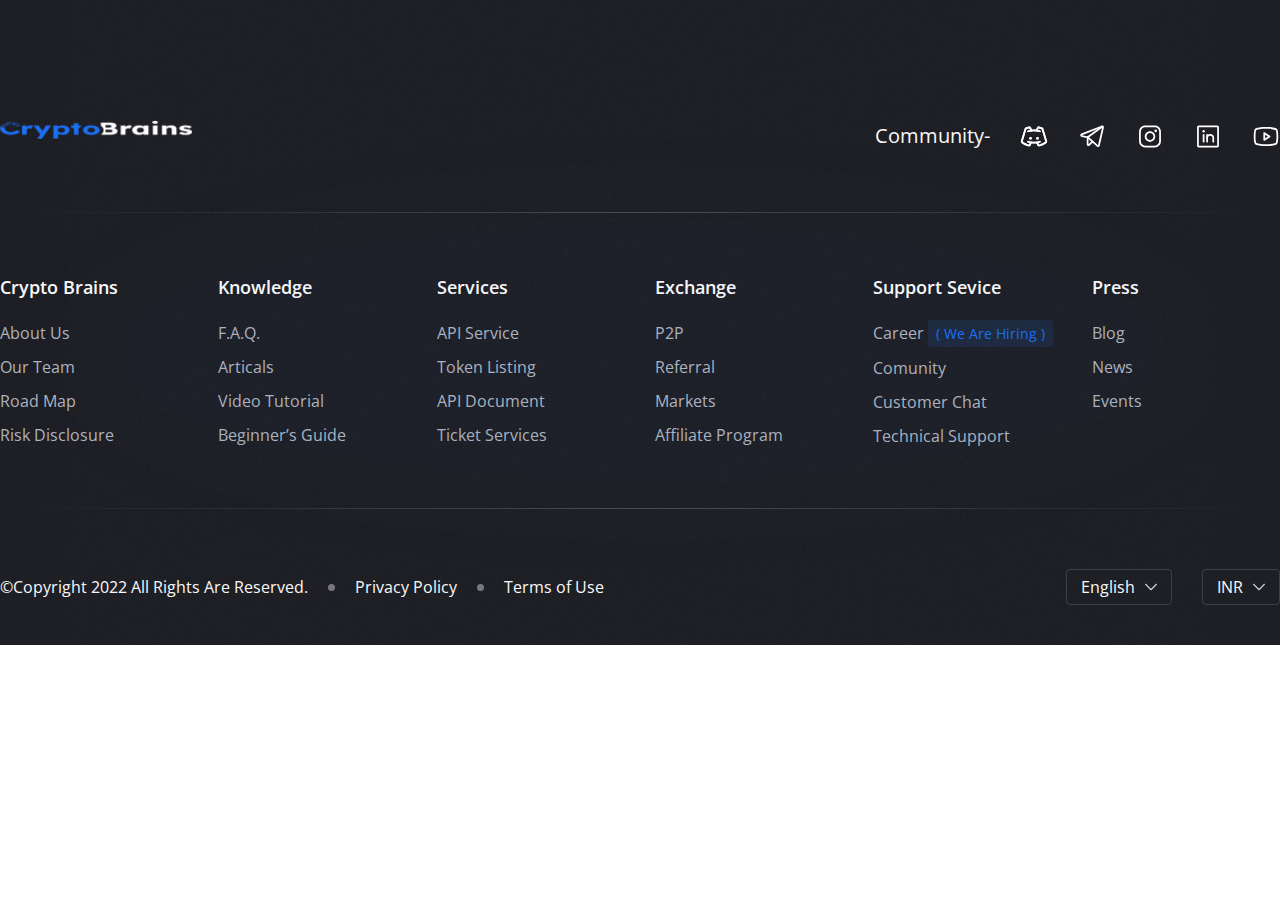
==== index.html @ a1d6d99f "footer fix" ====
<!DOCTYPE html>
<html lang="en">
  <head>
    <meta charset="UTF-8" />
    <meta name="viewport" content="width=device-width, initial-scale=1.0" />
    <title>Document</title>
    <script src="assets/js/footer.js"></script>
    <link rel="stylesheet" href="assets/css/index.css" />
  </head>
  <body>
    <my-footer class="footer" />
  </body>
</html>
---- assets/css/index.css ----
@charset "UTF-8";
/***
    The new CSS reset - version 1.8.4 (last updated 14.2.2023)
    GitHub page: https://github.com/elad2412/the-new-css-reset
***/
/*
    Remove all the styles of the "User-Agent-Stylesheet", except for the 'display' property
    - The "symbol *" part is to solve Firefox SVG sprite bug
 */
@import url("https://fonts.googleapis.com/css2?family=Open+Sans:ital,wght@0,300..800;1,300..800&display=swap");
*:where(:not(html,
iframe,
canvas,
img,
svg,
video,
audio,
input[type=checkbox],
#text-editor *,
.model-details_description *,
.shortpost_text *,
.blog_description *):not(svg *, symbol *)) {
  all: unset;
  display: revert;
}

/* Preferred box-sizing value */
*,
*::before,
*::after {
  box-sizing: border-box;
}

/* Reapply the pointer cursor for anchor tags */
a,
button {
  cursor: revert;
}

/* Remove list styles (bullets/numbers) */
ol,
ul,
menu {
  list-style: none;
}

img {
  max-inline-size: 100%;
  max-block-size: 100%;
}

/* removes spacing between cells in tables */
table {
  border-collapse: collapse;
}

/* Safari - solving issue when using user-select:none on the <body> text input doesn't working */
input,
textarea {
  -webkit-user-select: auto;
  user-select: auto;
}

button {
  cursor: pointer;
}

/* revert the 'white-space' property for textarea elements on Safari */
textarea {
  white-space: revert;
}

/* minimum style to allow to style meter element */
meter {
  -webkit-appearance: revert;
  appearance: revert;
}

/* preformatted text - use only for this feature */
:where(pre) {
  all: revert;
}

/* reset default text opacity of input placeholder */
::placeholder {
  color: unset;
}

/* remove default dot (•) sign */
::marker {
  content: initial;
}

/* fix the feature of 'hidden' attribute.
   display:revert; revert to element instead of attribute */
:where([hidden]) {
  display: none;
}

/* revert for bug in Chromium browsers
   - fix for the content editable attribute will work properly.
   - webkit-user-select: auto; added for Safari in case of using user-select:none on wrapper element*/
:where([contenteditable]:not([contenteditable=false])) {
  -moz-user-modify: read-write;
  -webkit-user-modify: read-write;
  overflow-wrap: break-word;
  -webkit-line-break: after-white-space;
  -webkit-user-select: auto;
  user-select: auto;
  line-break: after-white-space;
}

/* apply back the draggable feature - exist only in Chromium and Safari */
:where([draggable=true]) {
  -webkit-user-drag: element;
}

/* Revert Modal native behavior */
:where(dialog:modal) {
  all: revert;
}

html,
body {
  height: 100%;
}

input[type=password]::-ms-reveal,
input[type=password]::-ms-clear {
  display: none !important;
}

input::-webkit-outer-spin-button,
input::-webkit-inner-spin-button {
  -webkit-appearance: none;
}

:root {
  --grey-1: #f9f9fa;
  --grey-2: #eceef0;
  --grey-3: #dee1e5;
  --grey-4: #cfd3da;
  --grey-5: #bfc4cd;
  --grey-6: #adb3bf;
  --grey-7: #98a0af;
  --grey-8: #808a9a;
  --grey-9: #7e8184;
  --grey-10: #54576d;
  --primary: #f7faff;
  --primary-2: #f2f7ff;
  --primary-3: #d1e2fd;
  --primary-4: #bcd4fb;
  --primary-5: #a5c5fa;
  --primary-6: #8ab4f9;
  --primary-7: #6aa0f7;
  --primary-8: #4287f5;
  --primary-9: #1b70f1;
  --primary-9-alpha: #1b71f11f;
  --primary-10: #1151b6;
  --success: #06b470;
  --success-light: #f1fcd3;
  --error: #f74e2c;
  --error-light: #ffe8d5;
  --extra: #ffba3a;
  --extra-light: #fff6d7;
  --bg: #141618;
  --dark-blue: #1e1f25;
}

.header {
  background: var(--dark-blue);
  height: 120px;
  display: flex;
  align-items: center;
}
.header__content {
  display: flex;
  justify-content: space-between;
  align-items: center;
}
.header__logo {
  display: flex;
  align-items: center;
  padding-right: 40px;
  height: fit-content;
  border-right: 1px solid var(--grey-6);
}
.header__nav {
  display: flex;
  align-items: center;
  gap: 30px;
}
.header__nav-item {
  display: flex;
  align-items: center;
  padding: 8px 18px;
  gap: 12px;
  color: var(--grey-6);
  cursor: pointer;
}
.header__nav-item span {
  font-weight: 500;
  color: currentColor;
}
.footer {
  position: relative;
  display: block;
  width: 100%;
  padding: 120px 0 40px 0;
  background: var(--dark-blue);
}
.footer::before {
  content: "";
  width: 100%;
  height: 100%;
  position: absolute;
  top: 0;
  left: 0;
  background-image: url("../../../assets/img/bg-noise.png");
  background-position: center;
  background-size: cover;
}
.footer__container {
  max-width: 1590px;
  width: 100%;
  margin: 0 auto;
  display: flex;
  flex-direction: column;
  gap: 60px;
}
.footer__logo {
  width: 100%;
  display: flex;
  justify-content: space-between;
}
.footer__logo > img {
  width: 192px;
  height: 19px;
}
.footer__community {
  display: flex;
  align-items: center;
  gap: 30px;
}
.footer__community > span {
  font-size: 20px;
  line-height: 32px;
  color: var(--grey-1);
}
.footer__line {
  width: 100%;
  height: 1px;
  background: linear-gradient(0.25turn, rgba(255, 255, 255, 0) 0%, rgba(255, 255, 255, 0.2) 50%, rgba(255, 255, 255, 0) 100%);
}
.footer__links {
  display: flex;
  gap: 30px;
}
.footer__links-item {
  width: 100%;
  display: flex;
  flex-direction: column;
  gap: 10px;
}
.footer__links-title {
  margin-bottom: 10px;
  font-size: 18px;
  font-weight: 600;
  line-height: 28px;
  color: var(--grey-1);
}
.footer__links-link {
  color: var(--grey-6);
  font-size: 16px;
  line-height: 24px;
}
.footer__links-link > span {
  padding: 4px 8px;
  border-radius: 2px;
  background: var(--primary-9-alpha);
  color: var(--primary-9);
  font-size: 14px;
}
.footer__bottom {
  display: flex;
  justify-content: space-between;
}
.footer__bottom-copyright {
  display: flex;
  align-items: center;
  gap: 20px;
}
.footer__bottom-copyright > span {
  font-size: 16px;
  color: var(--grey-1);
}
.footer__bottom-copyright > i {
  display: block;
  width: 7px;
  height: 7px;
  background: #fff;
  border-radius: 50%;
  opacity: 0.4;
}
.footer__bottom-langs {
  display: flex;
  gap: 30px;
}
.footer__bottom-input {
  padding: 6px 14px;
  display: flex;
  align-items: center;
  gap: 10px;
  border: 1px solid rgba(255, 255, 255, 0.1450980392);
  border-radius: 4px;
}
.footer__bottom-input > span {
  font-size: 16px;
  color: var(--grey-1);
}
.footer__bottom-input > img {
  width: 12px;
  height: 12px;
  object-fit: contain;
}

* {
  font-family: "Open Sans", sans-serif;
  font-size: 18px;
  color: white;
}

.wrapper {
  display: flex;
  flex-direction: column;
  gap: 120px;
  background: var(--bg);
  height: 100%;
  padding: 20px 20px;
}

.container, .header__content {
  max-width: 1590px;
  width: 100%;
  margin: 0 auto;
}

.button, .header__logIn {
  height: 56px;
  border-radius: 4px;
  display: flex;
  align-items: center;
  justify-content: center;
  gap: 8px;
}
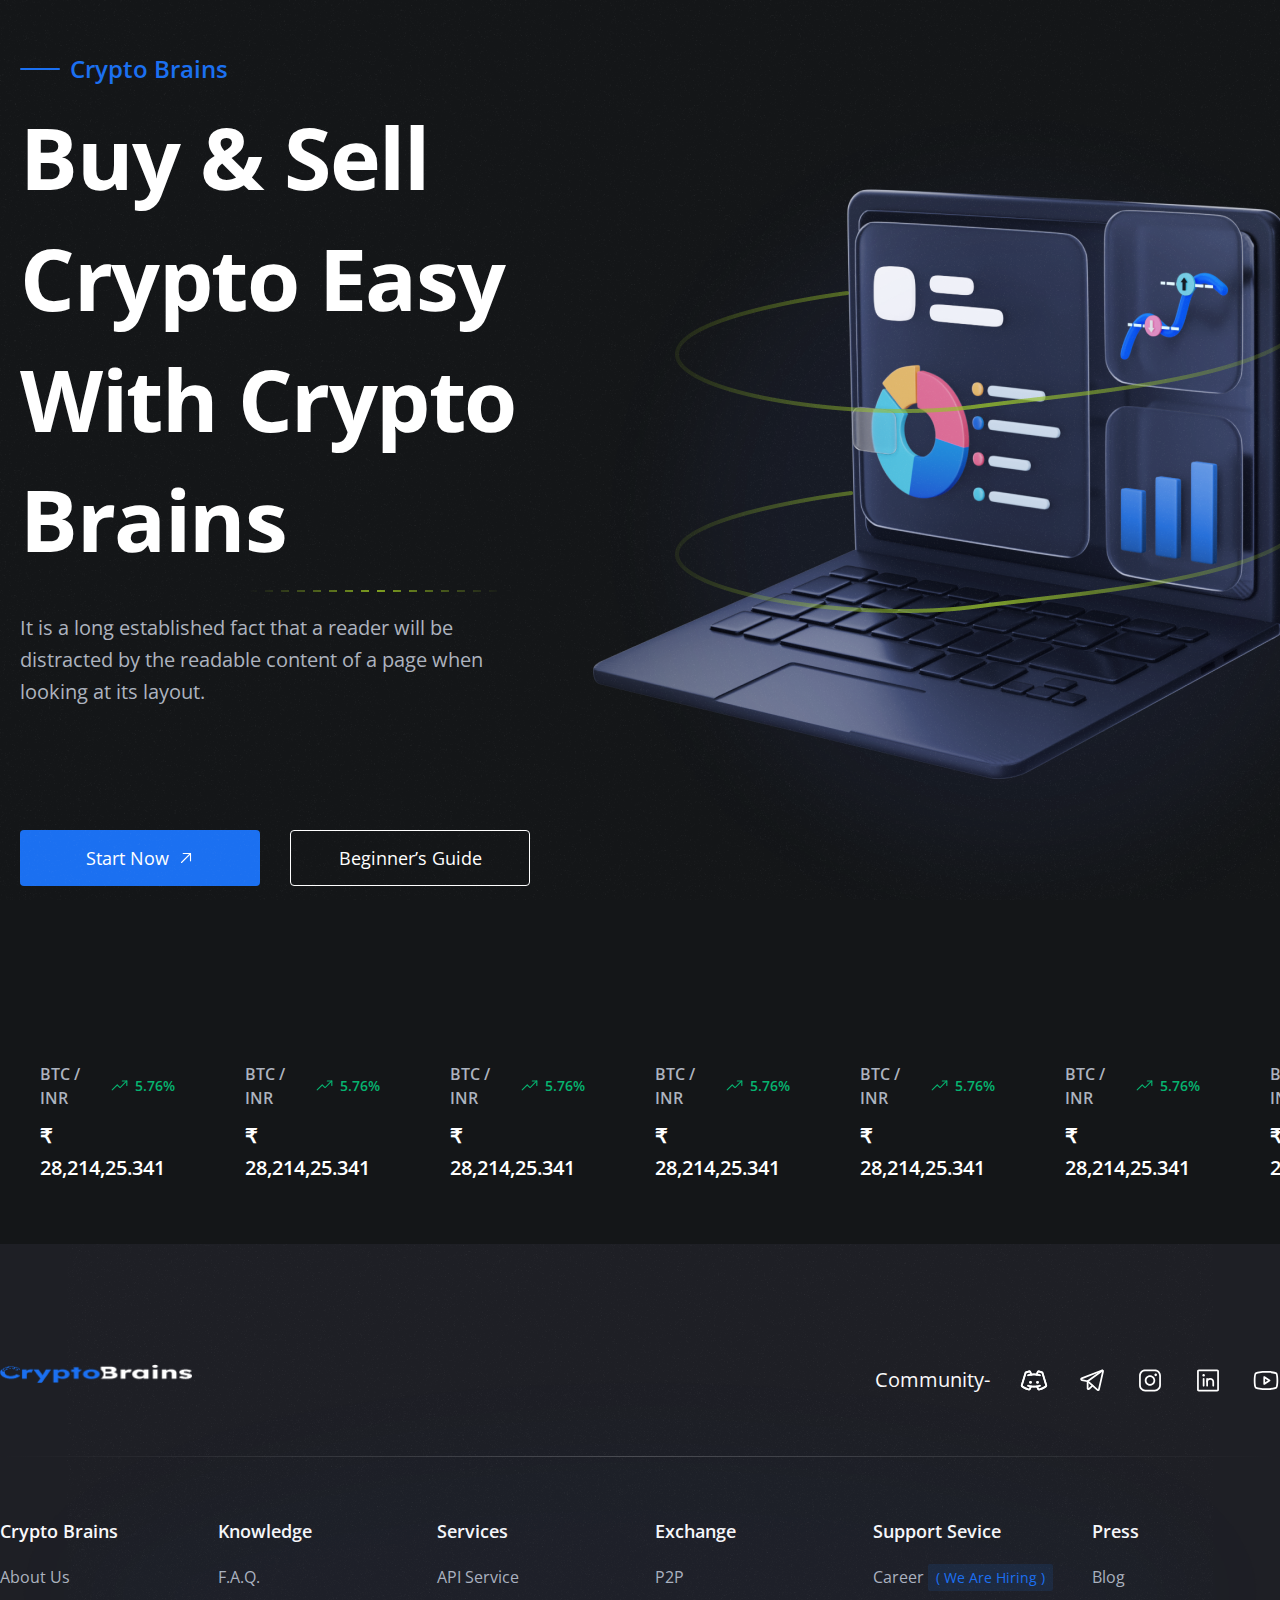
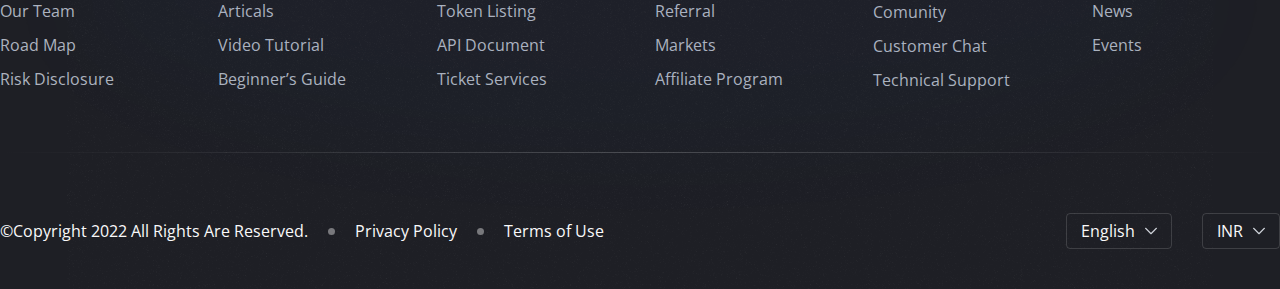
==== commit 8af55637: "banner" ====
--- a/index.html
+++ b/index.html
@@ -4,10 +4,233 @@
     <meta charset="UTF-8" />
     <meta name="viewport" content="width=device-width, initial-scale=1.0" />
     <title>Document</title>
-    <script src="assets/js/footer.js"></script>
+    <script src="assets/js/app.js"></script>
     <link rel="stylesheet" href="assets/css/index.css" />
   </head>
   <body>
-    <my-footer class="footer" />
+    <div class="wrapper">
+      <div class="banner">
+        <div class="banner__content">
+          <div class="banner__content-text">
+            <span class="banner__content-tag">Crypto Brains</span>
+            <div class="banner__content-title">
+              Buy & Sell Crypto Easy With Crypto Brains
+            </div>
+
+            <hr class="banner__content-line" />
+
+            <p class="banner__content-desc">
+              It is a long established fact that a reader will be distracted by
+              the readable content of a page when looking at its layout.
+            </p>
+
+            <div class="banner__content-buttons">
+              <button class="market__button">Start Now</button>
+              <button class="button--transparent">Beginner’s Guide</button>
+            </div>
+          </div>
+          <img src="assets/img/comp.png" class="banner__content-img" />
+        </div>
+        <ul class="banner__market">
+          <li class="banner__market-item">
+            <div class="banner__market-heading">
+              BTC / INR
+              <span>
+                <img src="/assets/icons/ArrowTop.svg" />
+                5.76%
+              </span>
+            </div>
+
+            ₹ 28,214,25.341
+          </li>
+          <hr class="vertical" />
+          <li class="banner__market-item">
+            <div class="banner__market-heading">
+              BTC / INR
+              <span>
+                <img src="/assets/icons/ArrowTop.svg" />
+                5.76%
+              </span>
+            </div>
+
+            ₹ 28,214,25.341
+          </li>
+          <hr class="vertical" />
+          <li class="banner__market-item">
+            <div class="banner__market-heading">
+              BTC / INR
+              <span>
+                <img src="/assets/icons/ArrowTop.svg" />
+                5.76%
+              </span>
+            </div>
+
+            ₹ 28,214,25.341
+          </li>
+          <hr class="vertical" />
+          <li class="banner__market-item">
+            <div class="banner__market-heading">
+              BTC / INR
+              <span>
+                <img src="/assets/icons/ArrowTop.svg" />
+                5.76%
+              </span>
+            </div>
+
+            ₹ 28,214,25.341
+          </li>
+          <hr class="vertical" />
+          <li class="banner__market-item">
+            <div class="banner__market-heading">
+              BTC / INR
+              <span>
+                <img src="/assets/icons/ArrowTop.svg" />
+                5.76%
+              </span>
+            </div>
+
+            ₹ 28,214,25.341
+          </li>
+          <hr class="vertical" />
+          <li class="banner__market-item">
+            <div class="banner__market-heading">
+              BTC / INR
+              <span>
+                <img src="/assets/icons/ArrowTop.svg" />
+                5.76%
+              </span>
+            </div>
+
+            ₹ 28,214,25.341
+          </li>
+          <hr class="vertical" />
+          <li class="banner__market-item">
+            <div class="banner__market-heading">
+              BTC / INR
+              <span>
+                <img src="/assets/icons/ArrowTop.svg" />
+                5.76%
+              </span>
+            </div>
+
+            ₹ 28,214,25.341
+          </li>
+          <hr class="vertical" />
+        </ul>
+      </div>
+    </div>
+
+    <footer class="footer">
+      <div class="footer__container">
+        <div class="footer__logo">
+          <img src="/assets/img/LogoFooter.png" />
+
+          <div class="footer__community">
+            <span>Community-</span>
+
+            <img
+              src="assets/icons/socials/discord.svg"
+              class="footer__community-icon"
+            />
+            <img
+              src="assets/icons/socials/telegram.svg"
+              class="footer__community-icon"
+            />
+            <img
+              src="assets/icons/socials/instagram.svg"
+              class="footer__community-icon"
+            />
+            <img
+              src="assets/icons/socials/inlinks.svg"
+              class="footer__community-icon"
+            />
+            <img
+              src="assets/icons/socials/youtube.svg"
+              class="footer__community-icon"
+            />
+          </div>
+        </div>
+
+        <hr class="footer__line" />
+
+        <ul class="footer__links">
+          <li class="footer__links-item">
+            <h2 class="footer__links-title">Crypto Brains</h2>
+
+            <a class="footer__links-link">About Us</a>
+            <a class="footer__links-link">Our Team</a>
+            <a class="footer__links-link">Road Map</a>
+            <a class="footer__links-link">Risk Disclosure</a>
+          </li>
+          <li class="footer__links-item">
+            <h2 class="footer__links-title">Knowledge</h2>
+
+            <a class="footer__links-link">F.A.Q.</a>
+            <a class="footer__links-link">Articals</a>
+            <a class="footer__links-link">Video Tutorial</a>
+            <a class="footer__links-link">Beginner’s Guide</a>
+          </li>
+          <li class="footer__links-item">
+            <h2 class="footer__links-title">Services</h2>
+
+            <a class="footer__links-link">API Service</a>
+            <a class="footer__links-link">Token Listing</a>
+            <a class="footer__links-link">API Document</a>
+            <a class="footer__links-link">Ticket Services</a>
+          </li>
+          <li class="footer__links-item">
+            <h2 class="footer__links-title">Exchange</h2>
+
+            <a class="footer__links-link">P2P</a>
+            <a class="footer__links-link">Referral</a>
+            <a class="footer__links-link">Markets</a>
+            <a class="footer__links-link">Affiliate Program</a>
+          </li>
+          <li class="footer__links-item">
+            <h2 class="footer__links-title">Support Sevice</h2>
+
+            <a class="footer__links-link">
+              Career <span>( We Are Hiring )</span>
+            </a>
+            <a class="footer__links-link">Comunity</a>
+            <a class="footer__links-link">Customer Chat</a>
+            <a class="footer__links-link">Technical Support</a>
+          </li>
+          <li class="footer__links-item">
+            <h2 class="footer__links-title">Press</h2>
+
+            <a class="footer__links-link">Blog</a>
+            <a class="footer__links-link">News</a>
+            <a class="footer__links-link">Events</a>
+          </li>
+        </ul>
+
+        <hr class="footer__line" />
+
+        <div class="footer__bottom">
+          <div class="footer__bottom-copyright">
+            <span>©Copyright 2022 All Rights Are Reserved.</span>
+            <i></i>
+            <span>Privacy Policy</span>
+            <i></i>
+            <span>Terms of Use</span>
+          </div>
+
+          <div class="footer__bottom-langs">
+            <div class="footer__bottom-input">
+              <span>English</span>
+
+              <img src="assets/img/arrow.svg" />
+            </div>
+
+            <div class="footer__bottom-input">
+              <span>INR</span>
+
+              <img src="assets/img/arrow.svg" />
+            </div>
+          </div>
+        </div>
+      </div>
+    </footer>
   </body>
 </html>
--- a/assets/css/index.css
+++ b/assets/css/index.css
@@ -173,6 +173,17 @@
   display: flex;
   align-items: center;
 }
+@media screen and (max-width: 768px) {
+  .header {
+    height: 78px;
+  }
+}
+@media screen and (max-width: 375px) {
+  .header {
+    border-radius: 0 0 10px 10px;
+    border-bottom: 1px solid rgba(255, 255, 255, 0.1);
+  }
+}
 .header__content {
   display: flex;
   justify-content: space-between;
@@ -185,15 +196,35 @@
   height: fit-content;
   border-right: 1px solid var(--grey-6);
 }
+@media screen and (max-width: 1024px) {
+  .header__logo {
+    gap: 15px;
+  }
+}
+@media screen and (max-width: 768px) {
+  .header__logo {
+    padding-right: unset;
+    border: unset;
+  }
+  .header__logo img {
+    width: 91px;
+    object-fit: cover;
+    height: 15px;
+  }
+}
 .header__nav {
   display: flex;
   align-items: center;
-  gap: 30px;
+  gap: 3vw;
+}
+@media screen and (max-width: 768px) {
+  .header__nav {
+    display: none;
+  }
 }
 .header__nav-item {
   display: flex;
   align-items: center;
-  padding: 8px 18px;
   gap: 12px;
   color: var(--grey-6);
   cursor: pointer;
@@ -202,6 +233,104 @@
   font-weight: 500;
   color: currentColor;
 }
+@media screen and (max-width: 1024px) {
+  .header__nav-item span {
+    font-size: 16px;
+  }
+}
+.header__menuIcon {
+  display: none;
+}
+@media screen and (max-width: 768px) {
+  .header__menuIcon {
+    display: block;
+    margin-top: 6px;
+  }
+}
+.header__end {
+  display: flex;
+  gap: 30px;
+  align-items: center;
+}
+@media screen and (max-width: 1024px) {
+  .header__logIn {
+    font-size: 16px;
+  }
+}
+@media screen and (max-width: 768px) {
+  .header__logIn {
+    height: unset !important;
+  }
+}
+
+.market {
+  display: flex;
+  flex-direction: column;
+  align-items: center;
+  gap: 60px;
+}
+.market__head {
+  display: flex;
+  align-items: flex-start;
+  justify-content: space-between;
+  width: 100%;
+}
+.market__coins {
+  display: flex;
+  justify-content: space-between;
+  gap: 30px;
+  overflow-x: auto;
+}
+.market__coin {
+  display: flex;
+  flex-direction: column;
+  gap: 20px;
+  padding: 40px 28px;
+  align-items: center;
+  border-radius: 10px;
+  border: 2px solid var(--dark-blue);
+}
+.market__coin * {
+  font-weight: 500;
+  white-space: nowrap;
+}
+.market__coin-name {
+  font-size: 20px;
+}
+.market__coin-stat {
+  font-size: 16px;
+  display: flex;
+  align-items: center;
+  gap: 6px;
+  color: var(--error);
+}
+.market__coin-stat--top {
+  color: var(--success);
+}
+.market__coin-value {
+  font-size: 24px;
+  font-weight: 600;
+}
+.market__button {
+  background: var(--primary-9);
+  width: 240px;
+}
+.market__separator {
+  width: 100%;
+  background: var(--dark-blue);
+  height: 1px;
+}
+.market__tabs {
+  display: flex;
+  gap: 30px;
+}
+.market__tabs-item {
+  line-height: 32px;
+  color: var(--grey-6);
+  font-size: 20px;
+  font-weight: 500;
+}
+
 .footer {
   position: relative;
   display: block;
@@ -221,9 +350,6 @@
   background-size: cover;
 }
 .footer__container {
-  max-width: 1590px;
-  width: 100%;
-  margin: 0 auto;
   display: flex;
   flex-direction: column;
   gap: 60px;
@@ -246,11 +372,6 @@
   font-size: 20px;
   line-height: 32px;
   color: var(--grey-1);
-}
-.footer__line {
-  width: 100%;
-  height: 1px;
-  background: linear-gradient(0.25turn, rgba(255, 255, 255, 0) 0%, rgba(255, 255, 255, 0.2) 50%, rgba(255, 255, 255, 0) 100%);
 }
 .footer__links {
   display: flex;
@@ -324,6 +445,173 @@
   object-fit: contain;
 }
 
+.banner {
+  height: 100%;
+  padding: 30px 0;
+  display: flex;
+  flex-direction: column;
+  gap: 165px;
+}
+.banner::before {
+  content: "";
+  width: 100%;
+  height: 100%;
+  position: absolute;
+  top: 0;
+  left: 0;
+  background-image: url("../../../assets/img/banner_bg-noise.png");
+  background-position: center;
+  background-size: cover;
+}
+.banner__content {
+  display: flex;
+  align-items: center;
+  gap: 10px;
+}
+.banner__content-text {
+  max-width: 981px;
+  width: 100%;
+  display: flex;
+  flex-direction: column;
+  gap: 10px;
+}
+.banner__content-buttons {
+  margin-top: 112px;
+  display: flex;
+  gap: 30px;
+}
+.banner__content-tag {
+  display: flex;
+  align-items: center;
+  gap: 10px;
+  font-size: 24px;
+  font-weight: 600;
+  line-height: 36px;
+  color: var(--primary-9);
+}
+.banner__content-tag::before {
+  content: "";
+  position: relative;
+  display: block;
+  width: 40px;
+  height: 2px;
+  border-radius: 2px;
+  background-color: var(--primary-9);
+}
+.banner__content-title {
+  font-size: 86px;
+  font-weight: 700;
+  line-height: 120.67px;
+  letter-spacing: -1.5px;
+}
+.banner__content-desc {
+  margin-top: 10px;
+  font-size: 20px;
+  line-height: 32px;
+  color: var(--grey-6);
+}
+.banner__content-line {
+  margin: 0 216px 0 149px;
+  width: 50%;
+  height: 2px;
+  background: linear-gradient(to right, transparent 50%, #141618 50%), linear-gradient(0.25turn, rgba(154, 195, 33, 0) 0%, rgba(154, 195, 33, 0.8) 50%, rgba(154, 195, 33, 0) 100%);
+  background-size: 16px 2px, 100% 2px;
+  transform: translateX(80px);
+}
+.banner__market {
+  display: flex;
+  align-items: center;
+}
+.banner__market-item {
+  width: 100%;
+  padding: 10px 20px;
+  display: flex;
+  flex-direction: column;
+  gap: 10px;
+  color: white;
+  font-size: 20px;
+  font-weight: 600;
+  line-height: 32px;
+}
+.banner__market-heading {
+  display: flex;
+  align-items: center;
+  gap: 10px;
+  font-size: 16px;
+  line-height: 24px;
+  color: var(--grey-6);
+}
+.banner__market-heading > span {
+  display: flex;
+  gap: 6px;
+  align-items: center;
+  font-size: 14px;
+  font-weight: 600;
+  color: var(--success);
+}
+
+.questions {
+  display: flex;
+  flex-direction: column;
+  align-items: center;
+  gap: 60px;
+}
+.questions__top {
+  display: flex;
+  flex-direction: column;
+  align-items: center;
+  gap: 30px;
+}
+.questions__subtitle {
+  color: var(--grey-6);
+}
+.questions__accordions {
+  display: flex;
+  gap: 30px;
+  align-items: flex-start;
+}
+.questions .accordion {
+  display: flex;
+  flex-direction: column;
+  gap: 30px;
+  z-index: 1;
+  width: 100%;
+}
+.questions .accordion-item {
+  border: 1px solid rgba(255, 255, 255, 0.2);
+  border-radius: 4px;
+  position: relative;
+}
+.questions .accordion-header {
+  cursor: pointer;
+  padding: 20px;
+  font-weight: 600;
+}
+.questions .accordion-header span {
+  font-size: 21px;
+  font-weight: 600;
+  padding-right: 24px;
+}
+.questions .accordion-button {
+  position: absolute;
+  top: 15px;
+  right: 15px;
+  transform: rotate(44deg);
+  transition: 0.3s ease-out;
+}
+.questions .accordion-content {
+  max-height: 0;
+  overflow: hidden;
+  transition: min-height 0.3s ease-out, padding 0.3s ease-out;
+  color: var(--grey-6);
+}
+.questions .accordion-open .accordion-button {
+  transform: unset;
+}
+.questions .accordion-open .accordion-content {
+  padding: 0 20px 20px 20px;
+}
+
 * {
   font-family: "Open Sans", sans-serif;
   font-size: 18px;
@@ -335,21 +623,178 @@
   flex-direction: column;
   gap: 120px;
   background: var(--bg);
-  height: 100%;
   padding: 20px 20px;
-}
-
-.container, .header__content {
+  min-height: 100dvh;
+}
+
+.container, .header__content, .market, .footer__container, .banner, .questions {
   max-width: 1590px;
   width: 100%;
   margin: 0 auto;
 }
 
-.button, .header__logIn {
+.button, .modal__form button, .button--transparent, .header__logIn, .market__button {
   height: 56px;
   border-radius: 4px;
   display: flex;
   align-items: center;
   justify-content: center;
   gap: 8px;
+}
+
+.button--arrow::after, .market__button::after {
+  position: relative;
+  content: url("/assets/icons/ButtonArrow.svg");
+  top: 2px;
+}
+
+.button--transparent {
+  background: transparent;
+  width: 240px;
+  border: 1px solid white;
+}
+
+h2 {
+  font-size: 58px;
+  font-weight: bold;
+}
+
+.market__tabs-item--active {
+  pointer-events: none;
+  color: var(--grey-3);
+}
+
+.market__coins:not(.market__coins-show) {
+  display: none;
+}
+
+hr {
+  width: 100%;
+  height: 1px;
+  background: linear-gradient(0.25turn, rgba(255, 255, 255, 0) 0%, rgba(255, 255, 255, 0.2) 50%, rgba(255, 255, 255, 0) 100%);
+}
+
+.modal {
+  position: fixed;
+  height: 100dvh;
+  width: 100dvw;
+  left: 0px;
+  top: 0px;
+  display: none;
+  justify-content: center;
+  align-items: center;
+  backdrop-filter: blur(5px);
+  z-index: 999;
+}
+.modal__inner {
+  padding: 0 15px;
+  max-width: 580px;
+  width: 100%;
+  max-height: 90%;
+  overflow-y: auto;
+  overflow-x: hidden;
+}
+@media (max-width: 375px) {
+  .modal__inner {
+    width: 100dvw;
+  }
+}
+.modal__content {
+  background: var(--bg);
+  border: 1px solid var(--grey-6);
+  border-radius: 6px;
+  padding: 50px 30px;
+  display: flex;
+  flex-direction: column;
+  align-items: center;
+  gap: 60px;
+}
+@media (max-width: 768px) {
+  .modal__content {
+    padding: 50px 20px;
+  }
+}
+.modal__actions {
+  display: flex;
+  flex-direction: column;
+  width: 100%;
+  align-items: center;
+  gap: 20px;
+}
+.modal__actions span {
+  font-size: 16px;
+  font-weight: 600;
+}
+.modal__register {
+  margin-top: 10px;
+  color: var(--grey-6);
+  font-size: 16px;
+}
+@media (max-width: 768px) {
+  .modal__register {
+    display: flex;
+    flex-direction: column;
+    align-items: center;
+    gap: 5px;
+  }
+}
+.modal__register span {
+  font-size: 16px;
+  font-weight: 600;
+}
+.modal__form {
+  display: flex;
+  width: 100%;
+  flex-direction: column;
+  width: 100%;
+  align-items: center;
+  gap: 30px;
+}
+.modal__form button {
+  background: var(--primary-9);
+  margin-top: 10px;
+  width: 100%;
+}
+.modal__input {
+  display: flex;
+  flex-direction: column;
+  gap: 8px;
+  width: 100%;
+  position: relative;
+}
+.modal__input label,
+.modal__input input {
+  font-size: 16px;
+}
+.modal__input label {
+  color: var(--grey-4);
+  padding-left: 14px;
+}
+.modal__input input {
+  padding: 14px;
+  border: 1px solid rgba(255, 255, 255, 0.16);
+  border-radius: 4px;
+}
+.modal__input input::placeholder {
+  color: var(--grey-6);
+}
+.modal__input-show {
+  position: absolute;
+  top: 44px;
+  right: 14px;
+  cursor: pointer;
+}
+.modal__title {
+  font-size: 36px;
+  font-weight: 600;
+}
+
+.vertical {
+  all: unset;
+  display: block;
+  margin: 0 20px;
+  height: 40px;
+  width: 1px;
+  background: white;
+  opacity: 0.2;
 }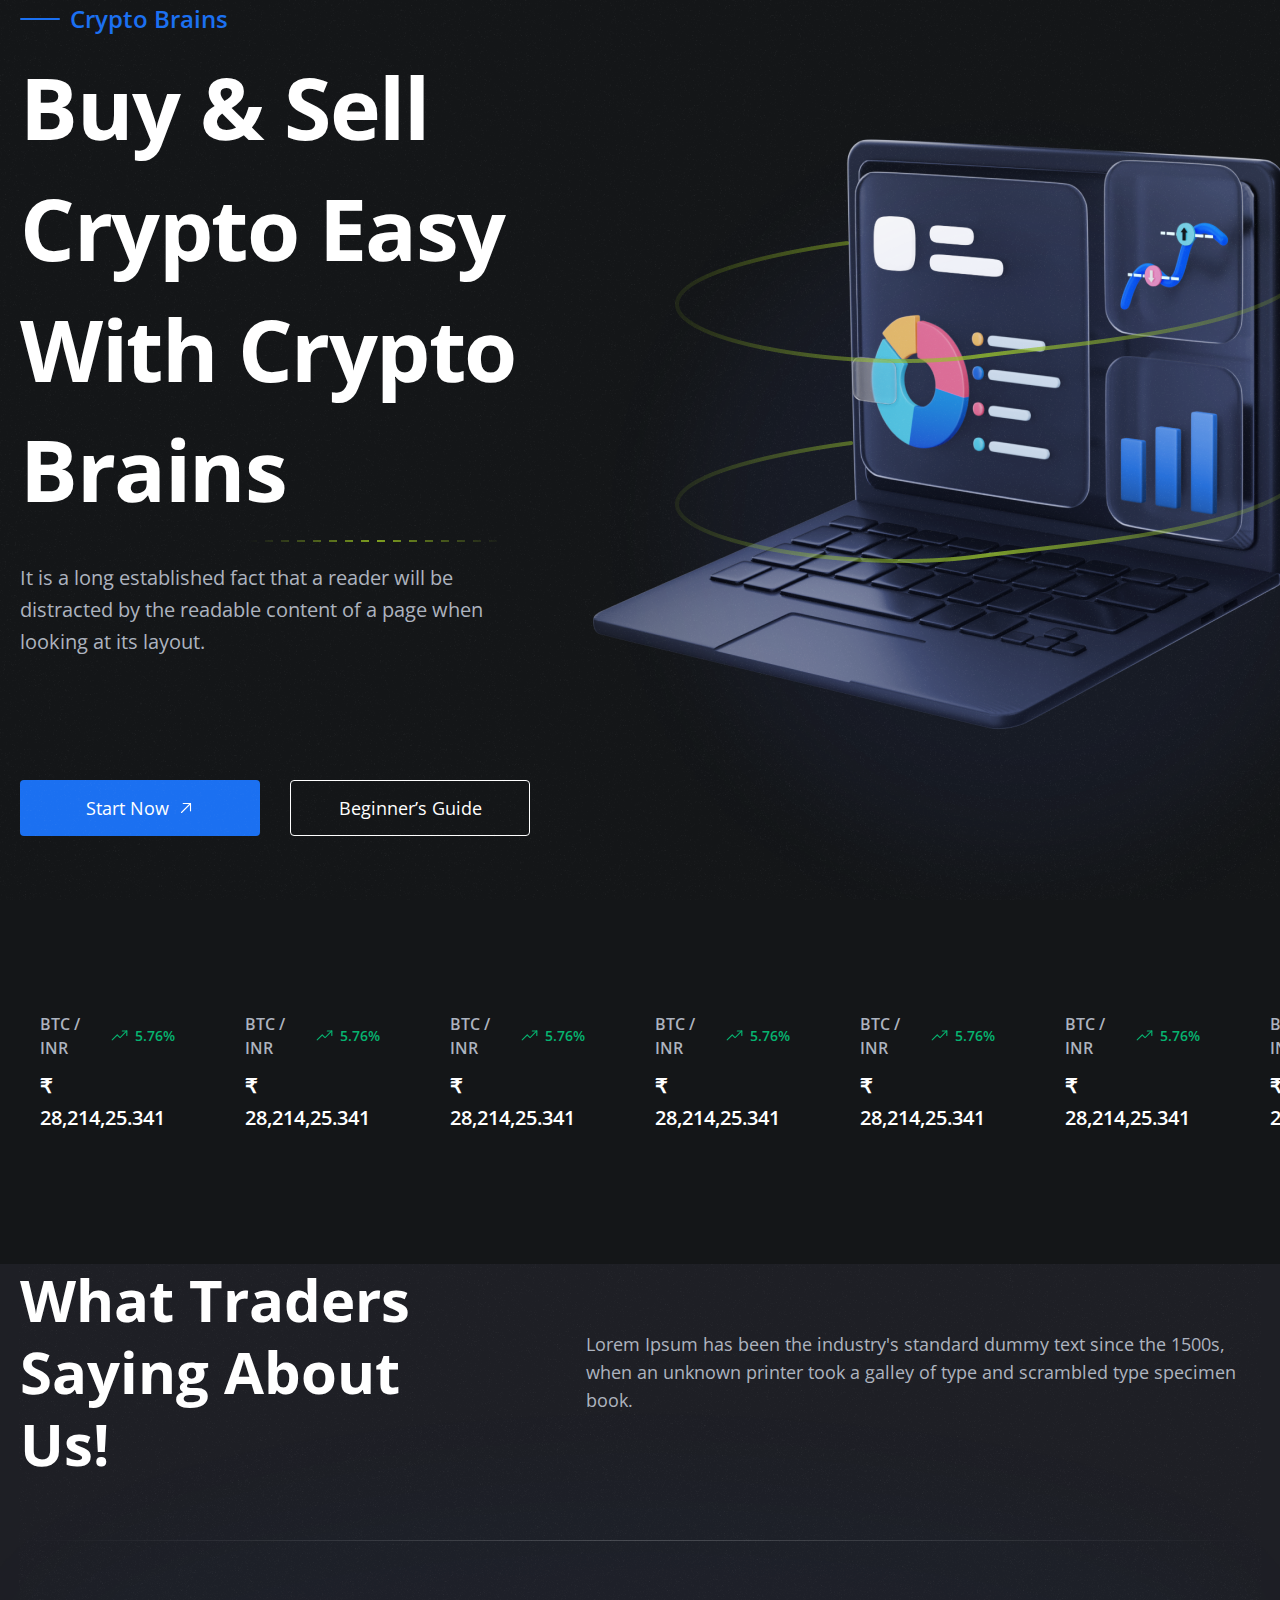
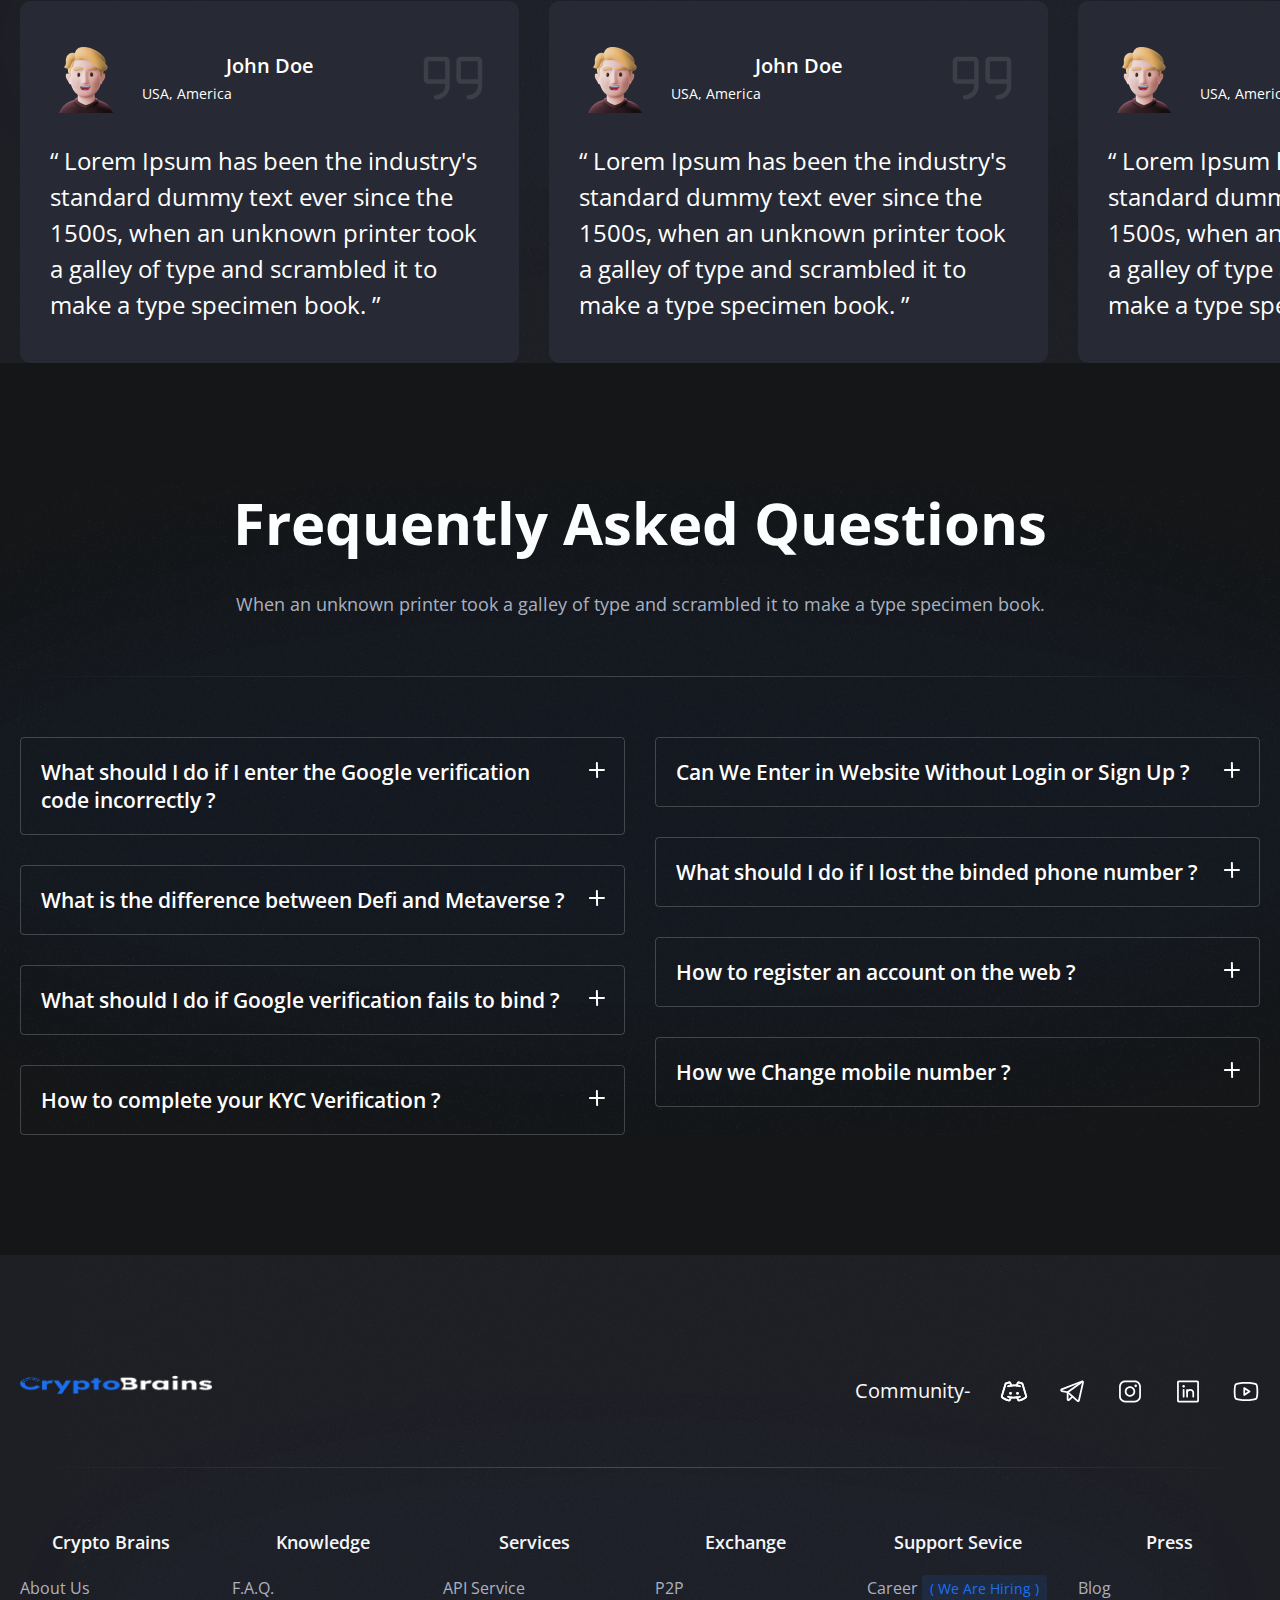
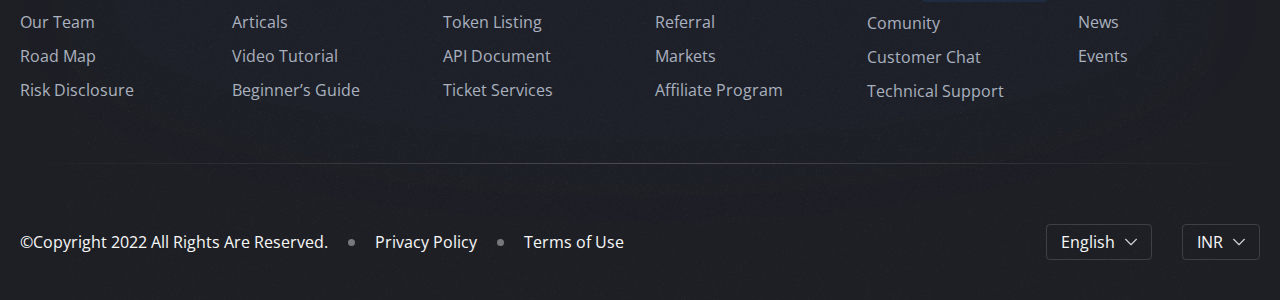
==== commit f1cf753c: "что-то лол" ====
--- a/index.html
+++ b/index.html
@@ -6,9 +6,14 @@
     <title>Document</title>
     <script src="assets/js/app.js"></script>
     <link rel="stylesheet" href="assets/css/index.css" />
+    <link
+      rel="stylesheet"
+      href="https://cdn.jsdelivr.net/npm/swiper@8/swiper-bundle.min.css"
+    />
+    <script src="https://cdn.jsdelivr.net/npm/swiper@8/swiper-bundle.min.js"></script>
   </head>
   <body>
-    <div class="wrapper">
+    <div class="page-container">
       <div class="banner">
         <div class="banner__content">
           <div class="banner__content-text">
@@ -118,119 +123,468 @@
           <hr class="vertical" />
         </ul>
       </div>
-    </div>
-
-    <footer class="footer">
-      <div class="footer__container">
-        <div class="footer__logo">
-          <img src="/assets/img/LogoFooter.png" />
-
-          <div class="footer__community">
-            <span>Community-</span>
-
-            <img
-              src="assets/icons/socials/discord.svg"
-              class="footer__community-icon"
-            />
-            <img
-              src="assets/icons/socials/telegram.svg"
-              class="footer__community-icon"
-            />
-            <img
-              src="assets/icons/socials/instagram.svg"
-              class="footer__community-icon"
-            />
-            <img
-              src="assets/icons/socials/inlinks.svg"
-              class="footer__community-icon"
-            />
-            <img
-              src="assets/icons/socials/youtube.svg"
-              class="footer__community-icon"
-            />
-          </div>
-        </div>
-
-        <hr class="footer__line" />
-
-        <ul class="footer__links">
-          <li class="footer__links-item">
-            <h2 class="footer__links-title">Crypto Brains</h2>
-
-            <a class="footer__links-link">About Us</a>
-            <a class="footer__links-link">Our Team</a>
-            <a class="footer__links-link">Road Map</a>
-            <a class="footer__links-link">Risk Disclosure</a>
-          </li>
-          <li class="footer__links-item">
-            <h2 class="footer__links-title">Knowledge</h2>
-
-            <a class="footer__links-link">F.A.Q.</a>
-            <a class="footer__links-link">Articals</a>
-            <a class="footer__links-link">Video Tutorial</a>
-            <a class="footer__links-link">Beginner’s Guide</a>
-          </li>
-          <li class="footer__links-item">
-            <h2 class="footer__links-title">Services</h2>
-
-            <a class="footer__links-link">API Service</a>
-            <a class="footer__links-link">Token Listing</a>
-            <a class="footer__links-link">API Document</a>
-            <a class="footer__links-link">Ticket Services</a>
-          </li>
-          <li class="footer__links-item">
-            <h2 class="footer__links-title">Exchange</h2>
-
-            <a class="footer__links-link">P2P</a>
-            <a class="footer__links-link">Referral</a>
-            <a class="footer__links-link">Markets</a>
-            <a class="footer__links-link">Affiliate Program</a>
-          </li>
-          <li class="footer__links-item">
-            <h2 class="footer__links-title">Support Sevice</h2>
-
-            <a class="footer__links-link">
-              Career <span>( We Are Hiring )</span>
-            </a>
-            <a class="footer__links-link">Comunity</a>
-            <a class="footer__links-link">Customer Chat</a>
-            <a class="footer__links-link">Technical Support</a>
-          </li>
-          <li class="footer__links-item">
-            <h2 class="footer__links-title">Press</h2>
-
-            <a class="footer__links-link">Blog</a>
-            <a class="footer__links-link">News</a>
-            <a class="footer__links-link">Events</a>
-          </li>
-        </ul>
-
-        <hr class="footer__line" />
-
-        <div class="footer__bottom">
-          <div class="footer__bottom-copyright">
-            <span>©Copyright 2022 All Rights Are Reserved.</span>
-            <i></i>
-            <span>Privacy Policy</span>
-            <i></i>
-            <span>Terms of Use</span>
-          </div>
-
-          <div class="footer__bottom-langs">
-            <div class="footer__bottom-input">
-              <span>English</span>
-
-              <img src="assets/img/arrow.svg" />
-            </div>
-
-            <div class="footer__bottom-input">
-              <span>INR</span>
-
-              <img src="assets/img/arrow.svg" />
-            </div>
+
+      <div class="reviews">
+        <div class="reviews__container">
+          <div class="reviews__text">
+            <div class="reviews__text-title">What Traders Saying About Us!</div>
+
+            <div class="reviews__text-desc">
+              Lorem Ipsum has been the industry's standard dummy text since the
+              1500s, when an unknown printer took a galley of type and scrambled
+              type specimen book.
+            </div>
+          </div>
+
+          <hr />
+
+          <div class="swiper-container reviews__slider">
+            <div class="swiper-wrapper">
+              <div class="swiper-slide">
+                <div class="reviews__card">
+                  <div class="reviews__card-user">
+                    <img
+                      src="assets/img/image-user.png"
+                      class="reviews__card-img"
+                    />
+
+                    <div class="reviews__card-text">
+                      <h2 class="reviews__card-name">John Doe</h2>
+
+                      <small class="reviews__card-location">USA, America</small>
+                    </div>
+
+                    <img
+                      src="assets/icons/reviews-icon.svg"
+                      class="reviews__card-icon"
+                    />
+                  </div>
+
+                  <p class="reviews__card-desc">
+                    “ Lorem Ipsum has been the industry's standard dummy text
+                    ever since the 1500s, when an unknown printer took a galley
+                    of type and scrambled it to make a type specimen book. ”
+                  </p>
+                </div>
+              </div>
+              <div class="swiper-slide">
+                <div class="reviews__card">
+                  <div class="reviews__card-user">
+                    <img
+                      src="assets/img/image-user.png"
+                      class="reviews__card-img"
+                    />
+
+                    <div class="reviews__card-text">
+                      <h2 class="reviews__card-name">John Doe</h2>
+
+                      <small class="reviews__card-location">USA, America</small>
+                    </div>
+
+                    <img
+                      src="assets/icons/reviews-icon.svg"
+                      class="reviews__card-icon"
+                    />
+                  </div>
+
+                  <p class="reviews__card-desc">
+                    “ Lorem Ipsum has been the industry's standard dummy text
+                    ever since the 1500s, when an unknown printer took a galley
+                    of type and scrambled it to make a type specimen book. ”
+                  </p>
+                </div>
+              </div>
+              <div class="swiper-slide">
+                <div class="reviews__card">
+                  <div class="reviews__card-user">
+                    <img
+                      src="assets/img/image-user.png"
+                      class="reviews__card-img"
+                    />
+
+                    <div class="reviews__card-text">
+                      <h2 class="reviews__card-name">John Doe</h2>
+
+                      <small class="reviews__card-location">USA, America</small>
+                    </div>
+
+                    <img
+                      src="assets/icons/reviews-icon.svg"
+                      class="reviews__card-icon"
+                    />
+                  </div>
+
+                  <p class="reviews__card-desc">
+                    “ Lorem Ipsum has been the industry's standard dummy text
+                    ever since the 1500s, when an unknown printer took a galley
+                    of type and scrambled it to make a type specimen book. ”
+                  </p>
+                </div>
+              </div>
+              <div class="swiper-slide">
+                <div class="reviews__card">
+                  <div class="reviews__card-user">
+                    <img
+                      src="assets/img/image-user.png"
+                      class="reviews__card-img"
+                    />
+
+                    <div class="reviews__card-text">
+                      <h2 class="reviews__card-name">John Doe</h2>
+
+                      <small class="reviews__card-location">USA, America</small>
+                    </div>
+
+                    <img
+                      src="assets/icons/reviews-icon.svg"
+                      class="reviews__card-icon"
+                    />
+                  </div>
+
+                  <p class="reviews__card-desc">
+                    “ Lorem Ipsum has been the industry's standard dummy text
+                    ever since the 1500s, when an unknown printer took a galley
+                    of type and scrambled it to make a type specimen book. ”
+                  </p>
+                </div>
+              </div>
+              <div class="swiper-slide">
+                <div class="reviews__card">
+                  <div class="reviews__card-user">
+                    <img
+                      src="assets/img/image-user.png"
+                      class="reviews__card-img"
+                    />
+
+                    <div class="reviews__card-text">
+                      <h2 class="reviews__card-name">John Doe</h2>
+
+                      <small class="reviews__card-location">USA, America</small>
+                    </div>
+
+                    <img
+                      src="assets/icons/reviews-icon.svg"
+                      class="reviews__card-icon"
+                    />
+                  </div>
+
+                  <p class="reviews__card-desc">
+                    “ Lorem Ipsum has been the industry's standard dummy text
+                    ever since the 1500s, when an unknown printer took a galley
+                    of type and scrambled it to make a type specimen book. ”
+                  </p>
+                </div>
+              </div>
+            </div>
+
+            <div class="swiper-pagination reviews__slider-pagination"></div>
           </div>
         </div>
       </div>
-    </footer>
+
+      <div class="questions">
+        <div class="questions__top">
+          <h2>Frequently Asked Questions</h2>
+          <p class="questions__subtitle">
+            When an unknown printer took a galley of type and scrambled it to
+            make a type specimen book.
+          </p>
+        </div>
+        <hr />
+        <div class="questions__accordions">
+          <div class="accordion">
+            <div class="accordion-item">
+              <div class="accordion-header">
+                <span>
+                  What should I do if I enter the Google verification code
+                  incorrectly ?</span
+                >
+                <img
+                  class="accordion-button"
+                  src="/assets/icons/Cross.svg"
+                  alt=""
+                />
+              </div>
+              <div class="accordion-content">
+                When an unknown printer took a galley of type and scrambled it
+                to make a type specimen book. It has survived not only five
+                centuries, but also the leap into electronic typesetting,
+                remaining essentially unchanged.
+              </div>
+            </div>
+            <div class="accordion-item">
+              <div class="accordion-header">
+                <span>
+                  What is the difference between Defi and Metaverse ?</span
+                >
+                <img
+                  class="accordion-button"
+                  src="/assets/icons/Cross.svg"
+                  alt=""
+                />
+              </div>
+              <div class="accordion-content">
+                When an unknown printer took a galley of type and scrambled it
+                to make a type specimen book. It has survived not only five
+                centuries, but also the leap into electronic typesetting,
+                remaining essentially unchanged.
+              </div>
+            </div>
+            <div class="accordion-item">
+              <div class="accordion-header">
+                <span>
+                  What should I do if Google verification fails to bind ?</span
+                >
+                <img
+                  class="accordion-button"
+                  src="/assets/icons/Cross.svg"
+                  alt=""
+                />
+              </div>
+              <div class="accordion-content">
+                When an unknown printer took a galley of type and scrambled it
+                to make a type specimen book. It has survived not only five
+                centuries, but also the leap into electronic typesetting,
+                remaining essentially unchanged.
+              </div>
+            </div>
+            <div class="accordion-item">
+              <div class="accordion-header">
+                <span> How to complete your KYC Verification ?</span>
+                <img
+                  class="accordion-button"
+                  src="/assets/icons/Cross.svg"
+                  alt=""
+                />
+              </div>
+              <div class="accordion-content">
+                When an unknown printer took a galley of type and scrambled it
+                to make a type specimen book. It has survived not only five
+                centuries, but also the leap into electronic typesetting,
+                remaining essentially unchanged.
+              </div>
+            </div>
+          </div>
+          <div class="accordion">
+            <div class="accordion-item">
+              <div class="accordion-header">
+                <span> Can We Enter in Website Without Login or Sign Up ?</span>
+                <img
+                  class="accordion-button"
+                  src="/assets/icons/Cross.svg"
+                  alt=""
+                />
+              </div>
+              <div class="accordion-content">
+                When an unknown printer took a galley of type and scrambled it
+                to make a type specimen book. It has survived not only five
+                centuries, but also the leap into electronic typesetting,
+                remaining essentially unchanged.
+              </div>
+            </div>
+            <div class="accordion-item">
+              <div class="accordion-header">
+                <span>
+                  What should I do if I lost the binded phone number ?</span
+                >
+                <img
+                  class="accordion-button"
+                  src="/assets/icons/Cross.svg"
+                  alt=""
+                />
+              </div>
+              <div class="accordion-content">
+                When an unknown printer took a galley of type and scrambled it
+                to make a type specimen book. It has survived not only five
+                centuries, but also the leap into electronic typesetting,
+                remaining essentially unchanged.
+              </div>
+            </div>
+            <div class="accordion-item">
+              <div class="accordion-header">
+                <span> How to register an account on the web ?</span>
+                <img
+                  class="accordion-button"
+                  src="/assets/icons/Cross.svg"
+                  alt=""
+                />
+              </div>
+              <div class="accordion-content">
+                When an unknown printer took a galley of type and scrambled it
+                to make a type specimen book. It has survived not only five
+                centuries, but also the leap into electronic typesetting,
+                remaining essentially unchanged.
+              </div>
+            </div>
+            <div class="accordion-item">
+              <div class="accordion-header">
+                <span> How we Change mobile number ?</span>
+                <img
+                  class="accordion-button"
+                  src="/assets/icons/Cross.svg"
+                  alt=""
+                />
+              </div>
+              <div class="accordion-content">
+                When an unknown printer took a galley of type and scrambled it
+                to make a type specimen book. It has survived not only five
+                centuries, but also the leap into electronic typesetting,
+                remaining essentially unchanged.
+              </div>
+            </div>
+          </div>
+        </div>
+      </div>
+
+      <footer class="footer">
+        <div class="footer__container">
+          <div class="footer__logo">
+            <img src="/assets/img/LogoFooter.png" />
+
+            <div class="footer__community">
+              <span>Community-</span>
+
+              <img
+                src="assets/icons/socials/discord.svg"
+                class="footer__community-icon"
+              />
+              <img
+                src="assets/icons/socials/telegram.svg"
+                class="footer__community-icon"
+              />
+              <img
+                src="assets/icons/socials/instagram.svg"
+                class="footer__community-icon"
+              />
+              <img
+                src="assets/icons/socials/inlinks.svg"
+                class="footer__community-icon"
+              />
+              <img
+                src="assets/icons/socials/youtube.svg"
+                class="footer__community-icon"
+              />
+            </div>
+          </div>
+
+          <hr class="footer__line" />
+
+          <ul class="footer__links">
+            <li class="footer__links-item">
+              <h2 class="footer__links-title">Crypto Brains</h2>
+
+              <a class="footer__links-link">About Us</a>
+              <a class="footer__links-link">Our Team</a>
+              <a class="footer__links-link">Road Map</a>
+              <a class="footer__links-link">Risk Disclosure</a>
+            </li>
+            <li class="footer__links-item">
+              <h2 class="footer__links-title">Knowledge</h2>
+
+              <a class="footer__links-link">F.A.Q.</a>
+              <a class="footer__links-link">Articals</a>
+              <a class="footer__links-link">Video Tutorial</a>
+              <a class="footer__links-link">Beginner’s Guide</a>
+            </li>
+            <li class="footer__links-item">
+              <h2 class="footer__links-title">Services</h2>
+
+              <a class="footer__links-link">API Service</a>
+              <a class="footer__links-link">Token Listing</a>
+              <a class="footer__links-link">API Document</a>
+              <a class="footer__links-link">Ticket Services</a>
+            </li>
+            <li class="footer__links-item">
+              <h2 class="footer__links-title">Exchange</h2>
+
+              <a class="footer__links-link">P2P</a>
+              <a class="footer__links-link">Referral</a>
+              <a class="footer__links-link">Markets</a>
+              <a class="footer__links-link">Affiliate Program</a>
+            </li>
+            <li class="footer__links-item">
+              <h2 class="footer__links-title">Support Sevice</h2>
+
+              <a class="footer__links-link">
+                Career <span>( We Are Hiring )</span>
+              </a>
+              <a class="footer__links-link">Comunity</a>
+              <a class="footer__links-link">Customer Chat</a>
+              <a class="footer__links-link">Technical Support</a>
+            </li>
+            <li class="footer__links-item">
+              <h2 class="footer__links-title">Press</h2>
+
+              <a class="footer__links-link">Blog</a>
+              <a class="footer__links-link">News</a>
+              <a class="footer__links-link">Events</a>
+            </li>
+          </ul>
+
+          <hr class="footer__line" />
+
+          <div class="footer__bottom">
+            <div class="footer__bottom-copyright">
+              <span>©Copyright 2022 All Rights Are Reserved.</span>
+              <i></i>
+              <span>Privacy Policy</span>
+              <i></i>
+              <span>Terms of Use</span>
+            </div>
+
+            <div class="footer__bottom-langs">
+              <div class="footer__bottom-input">
+                <span>English</span>
+
+                <img src="assets/img/arrow.svg" />
+              </div>
+
+              <div class="footer__bottom-input">
+                <span>INR</span>
+
+                <img src="assets/img/arrow.svg" />
+              </div>
+            </div>
+          </div>
+        </div>
+      </footer>
+    </div>
+
+    <!-- Скрипт для работы свайпера -->
+    <script>
+      const mySwiper = new Swiper(".swiper-container", {
+        slidesPerView: 2.4,
+        spaceBetween: 30,
+        freeMode: true,
+        pagination: {
+          el: ".swiper-pagination",
+          clickable: true,
+        },
+      });
+    </script>
+
+    <!-- Аккордион -->
+    <script>
+      document.addEventListener("DOMContentLoaded", function () {
+        const accordionItems = document.querySelectorAll(".accordion-item");
+
+        accordionItems.forEach((item) => {
+          const header = item.querySelector(".accordion-header");
+          const content = item.querySelector(".accordion-content");
+
+          header.addEventListener("click", () => {
+            item.classList.toggle("accordion-open");
+
+            if (item.classList.contains("accordion-open")) {
+              content.style.maxHeight = "100%";
+              content.style.minHeight = content.scrollHeight + "px";
+            } else {
+              content.style.maxHeight = "0";
+              content.style.minHeight = null;
+            }
+          });
+        });
+      });
+    </script>
   </body>
 </html>
--- a/assets/css/index.css
+++ b/assets/css/index.css
@@ -269,26 +269,49 @@
   align-items: center;
   gap: 60px;
 }
+@media screen and (max-width: 768px) {
+  .market {
+    gap: 40px;
+  }
+}
 .market__head {
   display: flex;
   align-items: flex-start;
   justify-content: space-between;
   width: 100%;
 }
+.market__head h2 {
+  white-space: nowrap;
+}
+@media screen and (max-width: 768px) {
+  .market__head {
+    flex-direction: column;
+    align-items: center;
+    gap: 20px;
+  }
+}
 .market__coins {
   display: flex;
   justify-content: space-between;
-  gap: 30px;
+  gap: 13px;
+  width: 100%;
   overflow-x: auto;
 }
 .market__coin {
   display: flex;
   flex-direction: column;
   gap: 20px;
-  padding: 40px 28px;
+  padding: 40px 0;
+  min-width: 240px;
   align-items: center;
   border-radius: 10px;
   border: 2px solid var(--dark-blue);
+}
+@media screen and (max-width: 768px) {
+  .market__coin {
+    padding: 20px 0;
+    background: var(--dark-blue);
+  }
 }
 .market__coin * {
   font-weight: 500;
@@ -315,6 +338,11 @@
   background: var(--primary-9);
   width: 240px;
 }
+@media screen and (max-width: 375px) {
+  .market__button {
+    width: 100%;
+  }
+}
 .market__separator {
   width: 100%;
   background: var(--dark-blue);
@@ -323,12 +351,21 @@
 .market__tabs {
   display: flex;
   gap: 30px;
+  overflow-x: auto;
+  width: 100%;
+  justify-content: flex-end;
+}
+@media screen and (max-width: 768px) {
+  .market__tabs {
+    justify-content: center;
+  }
 }
 .market__tabs-item {
   line-height: 32px;
   color: var(--grey-6);
   font-size: 20px;
   font-weight: 500;
+  white-space: nowrap;
 }
 
 .footer {
@@ -551,31 +588,71 @@
 }
 
 .questions {
+  position: relative;
   display: flex;
   flex-direction: column;
   align-items: center;
   gap: 60px;
 }
+.questions::before {
+  content: "";
+  width: 100%;
+  height: 100%;
+  position: absolute;
+  top: 0;
+  left: 0;
+  background-image: url("../../../assets/img/questions-bg-noise.png");
+  background-position: center;
+  background-size: cover;
+}
+@media screen and (max-width: 768px) {
+  .questions {
+    gap: 40px;
+  }
+}
 .questions__top {
   display: flex;
   flex-direction: column;
   align-items: center;
   gap: 30px;
+}
+@media screen and (max-width: 768px) {
+  .questions__top {
+    gap: 20px;
+  }
 }
 .questions__subtitle {
   color: var(--grey-6);
+  word-break: break-word;
+  text-align: center;
+}
+@media screen and (max-width: 768px) {
+  .questions__subtitle {
+    font-size: 16px;
+  }
 }
 .questions__accordions {
   display: flex;
   gap: 30px;
   align-items: flex-start;
 }
+@media screen and (max-width: 768px) {
+  .questions__accordions {
+    flex-direction: column;
+    gap: 20px;
+  }
+}
 .questions .accordion {
   display: flex;
   flex-direction: column;
   gap: 30px;
   z-index: 1;
   width: 100%;
+}
+@media screen and (max-width: 768px) {
+  .questions .accordion {
+    gap: 20px;
+  }
 }
 .questions .accordion-item {
   border: 1px solid rgba(255, 255, 255, 0.2);
@@ -588,9 +665,16 @@
   font-weight: 600;
 }
 .questions .accordion-header span {
+  display: flex;
   font-size: 21px;
   font-weight: 600;
   padding-right: 24px;
+  word-break: break-word;
+}
+@media screen and (max-width: 1024px) {
+  .questions .accordion-header span {
+    font-size: 18px;
+  }
 }
 .questions .accordion-button {
   position: absolute;
@@ -612,25 +696,128 @@
   padding: 0 20px 20px 20px;
 }
 
+.reviews {
+  overflow: hidden;
+  position: relative;
+  display: block;
+  width: 100%;
+  background: var(--dark-blue);
+}
+.reviews::before {
+  content: "";
+  width: 100%;
+  height: 100%;
+  position: absolute;
+  top: 0;
+  left: 0;
+  background-image: url("../../../assets/img/bg-noise.png");
+  background-position: center;
+  background-size: cover;
+}
+.reviews__container {
+  display: flex;
+  flex-direction: column;
+  gap: 60px;
+  padding: 90px 0;
+}
+.reviews__text {
+  display: flex;
+  align-items: center;
+  gap: 120px;
+}
+.reviews__text-title {
+  font-size: 58px;
+  font-weight: 700;
+  line-height: 72px;
+  color: var(--white);
+}
+.reviews__text-desc {
+  font-size: 18px;
+  line-height: 28px;
+  color: var(--grey-6);
+}
+.reviews__card {
+  padding: 40px 30px;
+  display: flex;
+  flex-direction: column;
+  gap: 30px;
+  background: #272a34;
+  border-radius: 10px;
+}
+.reviews__card-user {
+  width: 100%;
+  display: flex;
+  align-items: center;
+  gap: 20px;
+}
+.reviews__card-text {
+  width: 100%;
+  display: flex;
+  flex-direction: column;
+  gap: 2px;
+}
+.reviews__card-name {
+  font-size: 20px;
+  font-weight: 600;
+  line-height: 32px;
+}
+.reviews__card-location {
+  font-size: 14px;
+  line-height: 20px;
+}
+.reviews__card-desc {
+  font-size: 24px;
+  line-height: 36px;
+}
+.reviews__slider {
+  position: relative;
+}
+.reviews__slider-pagination {
+  bottom: -50px !important;
+}
+.reviews__slider-pagination > .swiper-pagination-bullet {
+  width: 40px;
+  height: 4px;
+  background: white;
+  opacity: 0.2;
+  border-radius: 0;
+}
+.reviews__slider-pagination > .swiper-pagination-bullet-active {
+  width: 40px;
+  height: 4px;
+  background: var(--grey-4);
+  opacity: 1;
+  border-radius: 0;
+}
+
 * {
   font-family: "Open Sans", sans-serif;
   font-size: 18px;
   color: white;
 }
 
-.wrapper {
+.page-container {
   display: flex;
   flex-direction: column;
   gap: 120px;
   background: var(--bg);
-  padding: 20px 20px;
-  min-height: 100dvh;
-}
-
-.container, .header__content, .market, .footer__container, .banner, .questions {
-  max-width: 1590px;
+}
+@media (max-width: 1024px) {
+  .page-container {
+    padding: 20px 20px;
+  }
+}
+
+.container, .header__content, .market, .footer__container, .banner, .questions, .reviews__container {
+  max-width: 1610px;
+  padding: 0 20px;
   width: 100%;
   margin: 0 auto;
+}
+@media screen and (max-width: 375px) {
+  .container, .header__content, .market, .footer__container, .banner, .questions, .reviews__container {
+    padding: 0 16px;
+  }
 }
 
 .button, .modal__form button, .button--transparent, .header__logIn, .market__button {
@@ -657,6 +844,12 @@
 h2 {
   font-size: 58px;
   font-weight: bold;
+  text-align: center;
+}
+@media screen and (max-width: 1024px) {
+  h2 {
+    font-size: 42px;
+  }
 }
 
 .market__tabs-item--active {
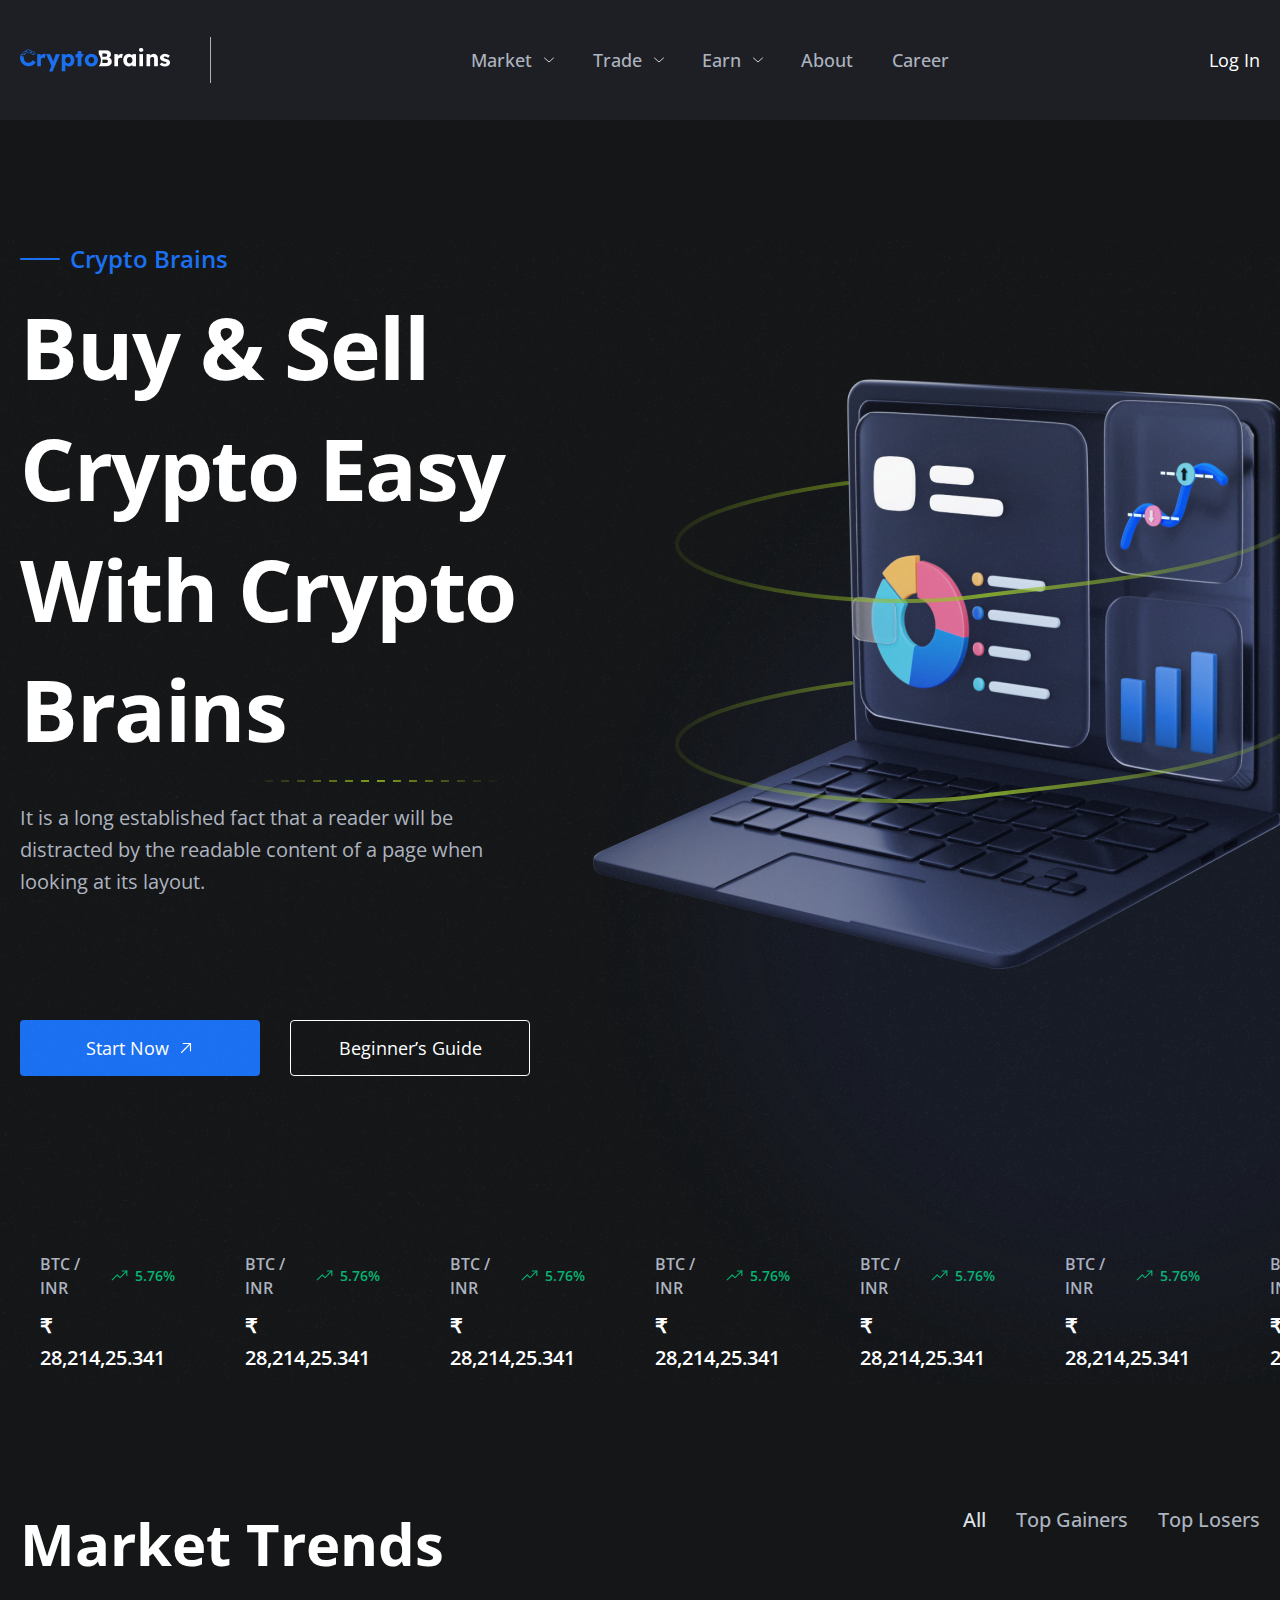
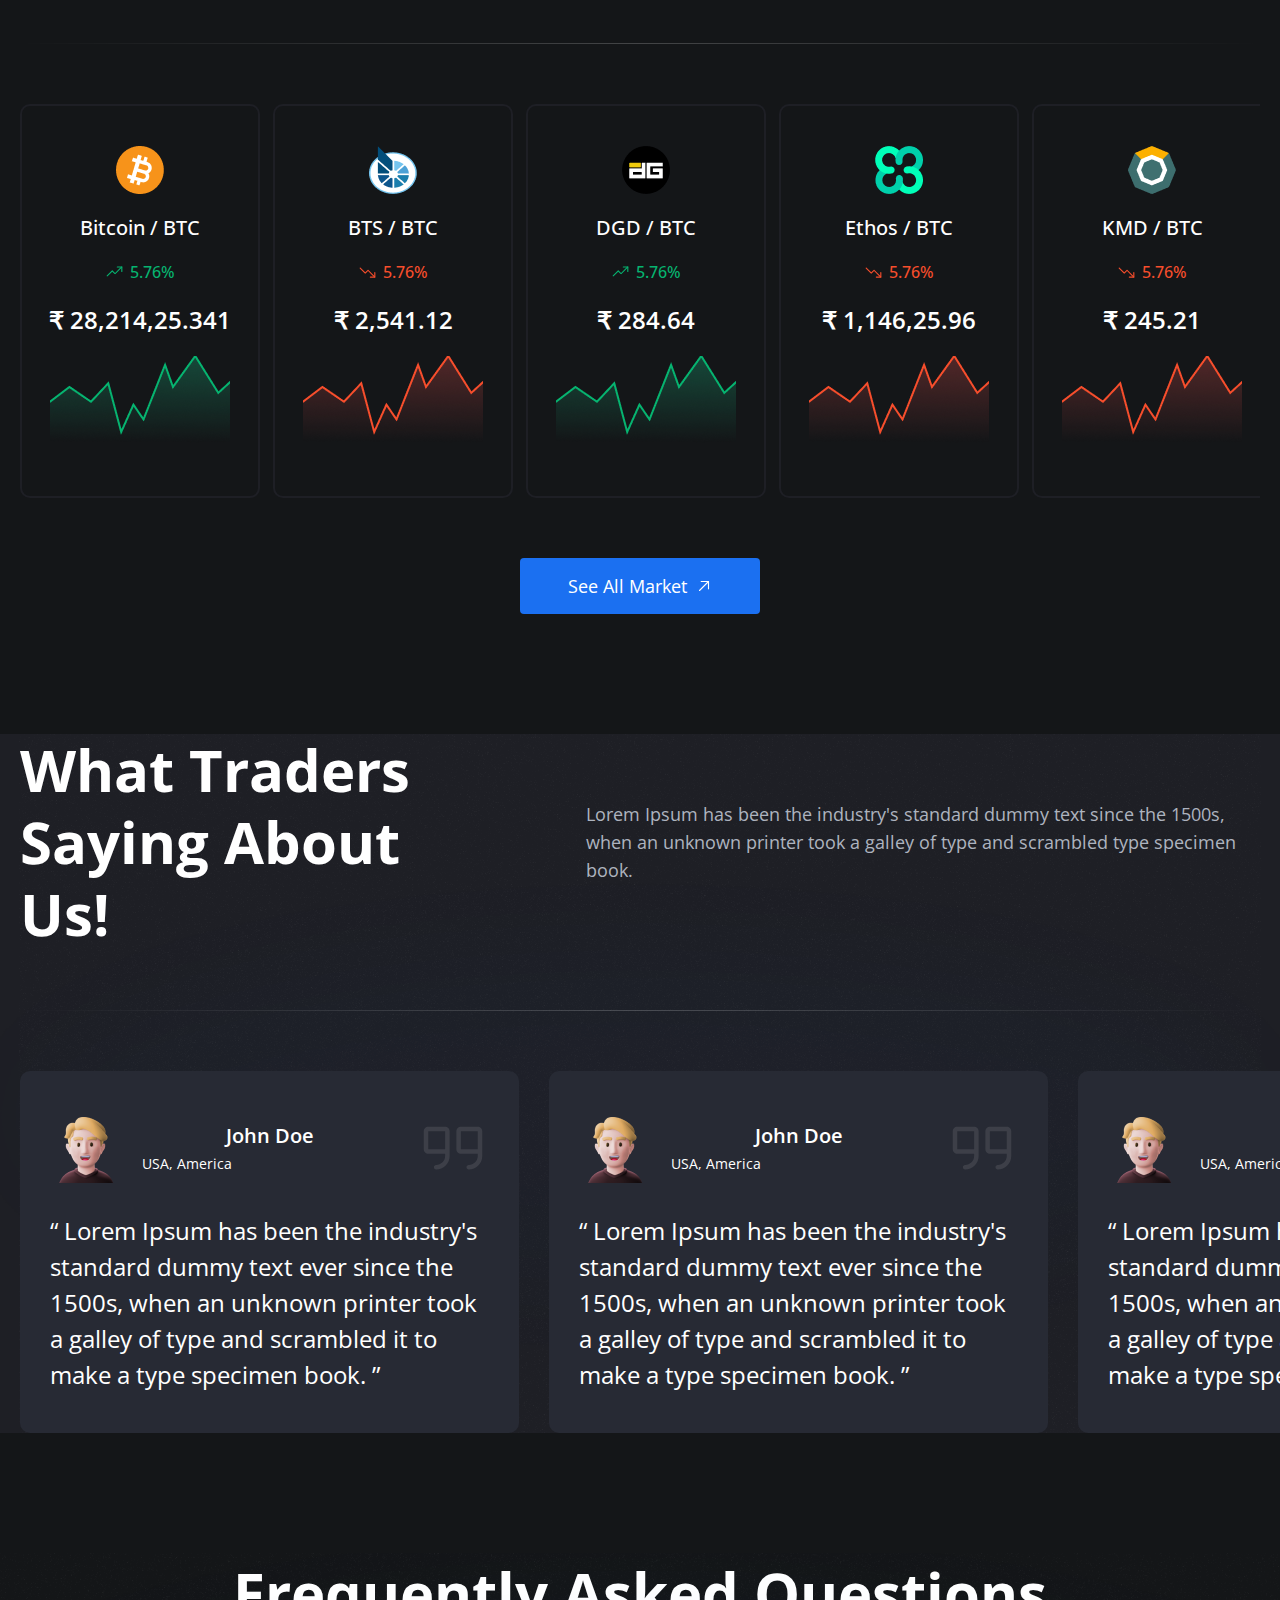
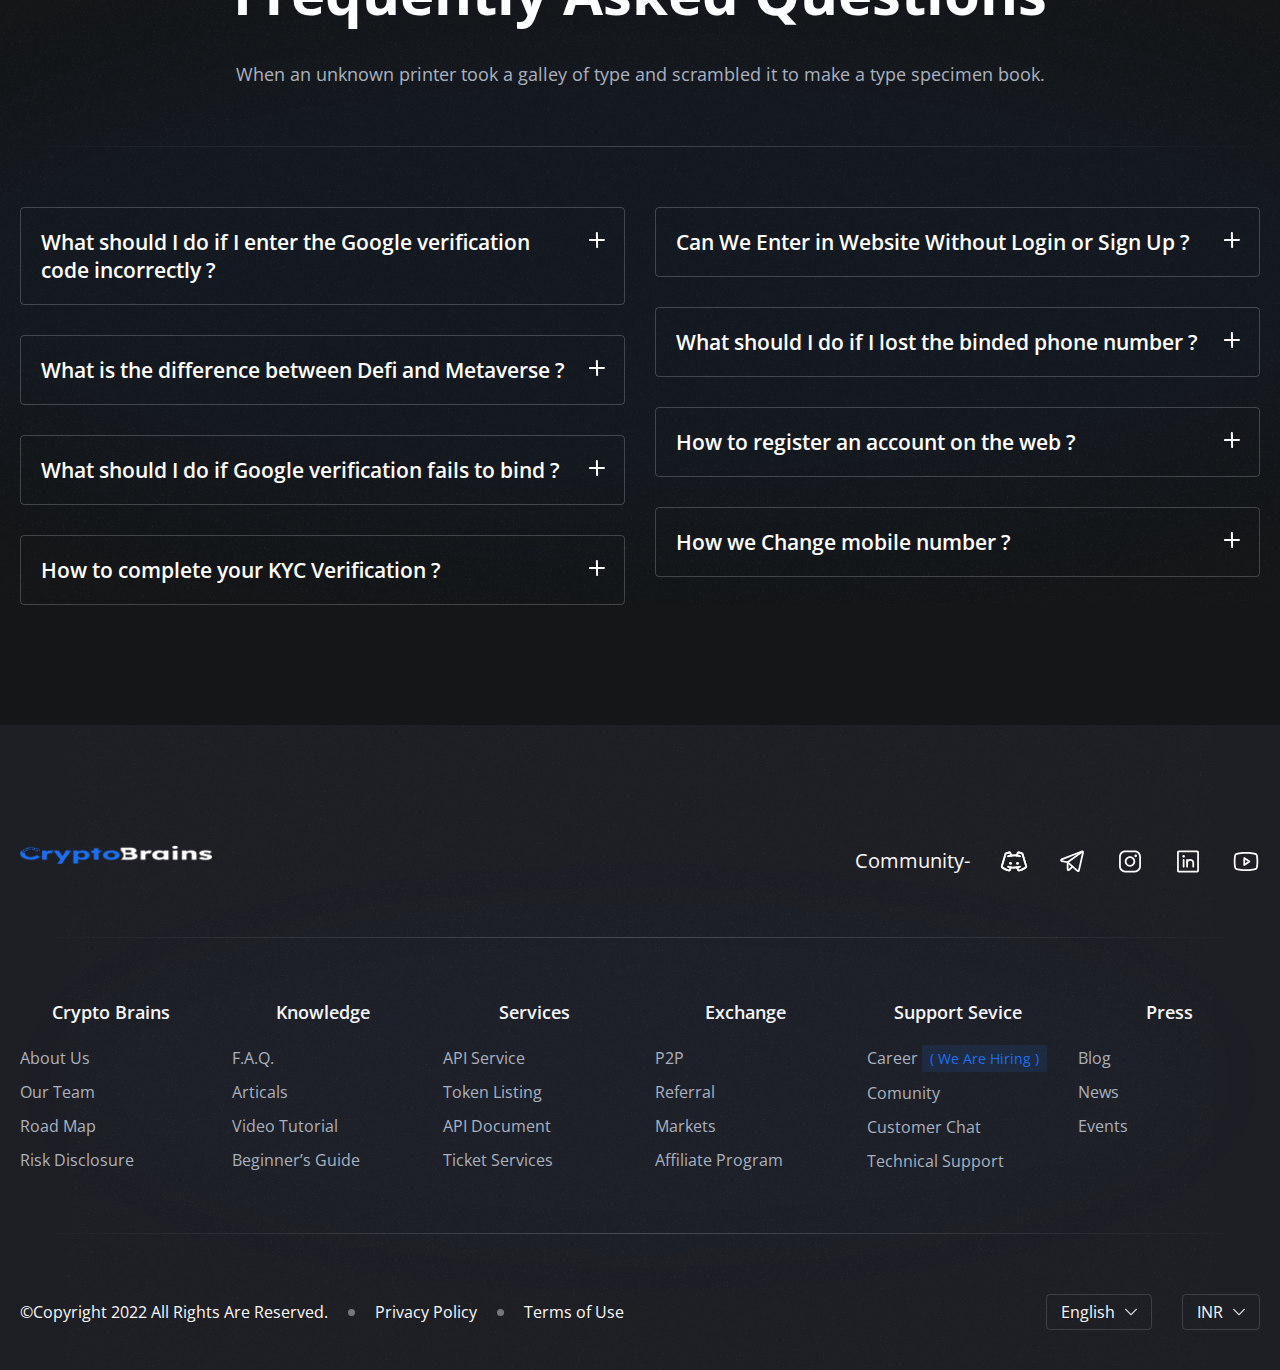
==== commit 3da1a011: "шапка + маркет" ====
--- a/index.html
+++ b/index.html
@@ -14,6 +14,69 @@
   </head>
   <body>
     <div class="page-container">
+      <header class="header">
+        <div class="header__content">
+          <div class="header__logo">
+            <img src="assets/img/logo.png" alt="logo" />
+          </div>
+          <ul class="header__nav">
+            <li class="header__nav-item">
+              <span>Market</span><img src="/assets/img/arrow.svg" alt="" />
+            </li>
+            <li class="header__nav-item">
+              <span>Trade</span><img src="/assets/img/arrow.svg" alt="" />
+            </li>
+            <li class="header__nav-item">
+              <span>Earn</span><img src="/assets/img/arrow.svg" alt="" />
+            </li>
+            <li class="header__nav-item">
+              <span>About</span>
+            </li>
+            <li class="header__nav-item">
+              <span>Career</span>
+            </li>
+          </ul>
+          <div class="header__end">
+            <button class="header__logIn" id="loginBtn">Log In</button>
+            <img class="header__menuIcon" src="/assets/icons/Menu.svg" alt="" />
+          </div>
+        </div>
+      </header>
+      <div id="myModal" class="modal">
+        <div class="modal__inner">
+          <div class="modal__content">
+            <p class="modal__title">Login</p>
+            <form class="modal__form">
+              <div class="modal__input">
+                <label for="email">Email or Phone</label>
+                <input placeholder="Type Here" name="email" type="text" />
+              </div>
+              <div class="modal__input">
+                <label for="password">Password</label>
+                <input
+                  placeholder="Type Here"
+                  name="password"
+                  type="password"
+                  id="password"
+                />
+                <img
+                  id="eye"
+                  class="modal__input-show"
+                  src="/assets/icons/CloseEye.svg"
+                  alt="show"
+                />
+              </div>
+              <div class="modal__actions">
+                <button type="submit">Login</button>
+                <span>Forgot Password?</span>
+              </div>
+              <p class="modal__register">
+                Don’t Have an Account?<span> Sign Up Here</span>
+              </p>
+            </form>
+          </div>
+        </div>
+      </div>
       <div class="banner">
         <div class="banner__content">
           <div class="banner__content-text">
@@ -123,7 +186,199 @@
           <hr class="vertical" />
         </ul>
       </div>
-
+      <div id="tab-1" class="market">
+        <div class="market__head">
+          <h2>Market Trends</h2>
+          <div class="market__tabs">
+            <button
+              type="button"
+              class="market__tabs-item market__tabs-item--active"
+              data-target-id="0"
+            >
+              All
+            </button>
+            <button type="button" class="market__tabs-item" data-target-id="1">
+              Top Gainers
+            </button>
+            <button type="button" class="market__tabs-item" data-target-id="2">
+              Top Losers
+            </button>
+          </div>
+        </div>
+        <hr />
+        <div class="market__coins market__coins-show" data-id="0">
+          <div class="market__coin">
+            <img src="/assets/icons/coins/BTC.png" />
+            <span class="market__coin-name">Bitcoin / BTC</span>
+            <div class="market__coin-stat market__coin-stat--top">
+              <img src="/assets/icons/ArrowTop.svg" /> 5.76%
+            </div>
+            <span class="market__coin-value">₹ 28,214,25.341</span>
+            <img src="/assets/icons/coins/graph/BTC.png" />
+          </div>
+          <div class="market__coin">
+            <img src="/assets/icons/coins/BTS.png" />
+            <span class="market__coin-name">BTS / BTC</span>
+            <div class="market__coin-stat">
+              <img src="/assets/icons/ArrowBottom.svg" /> 5.76%
+            </div>
+            <span class="market__coin-value">₹ 2,541.12</span>
+            <img src="/assets/icons/coins/graph/BTS.png" />
+          </div>
+          <div class="market__coin">
+            <img src="/assets/icons/coins/DGD.png" />
+            <span class="market__coin-name">DGD / BTC</span>
+            <div class="market__coin-stat market__coin-stat--top">
+              <img src="/assets/icons/ArrowTop.svg" /> 5.76%
+            </div>
+            <span class="market__coin-value">₹ 284.64</span>
+            <img src="/assets/icons/coins/graph/DGD.png" />
+          </div>
+          <div class="market__coin">
+            <img src="/assets/icons/coins/ETHOS.png" />
+            <span class="market__coin-name">Ethos / BTC</span>
+            <div class="market__coin-stat">
+              <img src="/assets/icons/ArrowBottom.svg" /> 5.76%
+            </div>
+            <span class="market__coin-value">₹ 1,146,25.96</span>
+            <img src="/assets/icons/coins/graph/ETHOS.png" />
+          </div>
+          <div class="market__coin">
+            <img src="/assets/icons/coins/KMD.png" />
+            <span class="market__coin-name">KMD / BTC</span>
+            <div class="market__coin-stat">
+              <img src="/assets/icons/ArrowBottom.svg" /> 5.76%
+            </div>
+            <span class="market__coin-value">₹ 245.21</span>
+            <img src="/assets/icons/coins/graph/KMD.png" />
+          </div>
+          <div class="market__coin">
+            <img src="/assets/icons/coins/ETP.png" />
+            <span class="market__coin-name">Etp / BTC</span>
+            <div class="market__coin-stat market__coin-stat--top">
+              <img src="/assets/icons/ArrowTop.svg" /> 5.76%
+            </div>
+            <span class="market__coin-value">₹ 420.83</span>
+            <img src="/assets/icons/coins/graph/ETP.png" />
+          </div>
+        </div>
+        <div class="market__coins" data-id="1">
+          <div class="market__coin">
+            <img src="/assets/icons/coins/BTC.png" />
+            <span class="market__coin-name">Bitcoin / BTC</span>
+            <div class="market__coin-stat market__coin-stat--top">
+              <img src="/assets/icons/ArrowTop.svg" /> 5.76%
+            </div>
+            <span class="market__coin-value">₹ 28,214,25.341</span>
+            <img src="/assets/icons/coins/graph/BTC.png" />
+          </div>
+          <div class="market__coin">
+            <img src="/assets/icons/coins/DGD.png" />
+            <span class="market__coin-name">DGD / BTC</span>
+            <div class="market__coin-stat market__coin-stat--top">
+              <img src="/assets/icons/ArrowTop.svg" /> 5.76%
+            </div>
+            <span class="market__coin-value">₹ 284.64</span>
+            <img src="/assets/icons/coins/graph/DGD.png" />
+          </div>
+          <div class="market__coin">
+            <img src="/assets/icons/coins/ETP.png" />
+            <span class="market__coin-name">Etp / BTC</span>
+            <div class="market__coin-stat market__coin-stat--top">
+              <img src="/assets/icons/ArrowTop.svg" /> 5.76%
+            </div>
+            <span class="market__coin-value">₹ 420.83</span>
+            <img src="/assets/icons/coins/graph/ETP.png" />
+          </div>
+          <div class="market__coin">
+            <img src="/assets/icons/coins/BTS.png" />
+            <span class="market__coin-name">BTS / BTC</span>
+            <div class="market__coin-stat">
+              <img src="/assets/icons/ArrowBottom.svg" /> 5.76%
+            </div>
+            <span class="market__coin-value">₹ 2,541.12</span>
+            <img src="/assets/icons/coins/graph/BTS.png" />
+          </div>
+
+          <div class="market__coin">
+            <img src="/assets/icons/coins/ETHOS.png" />
+            <span class="market__coin-name">Ethos / BTC</span>
+            <div class="market__coin-stat">
+              <img src="/assets/icons/ArrowBottom.svg" /> 5.76%
+            </div>
+            <span class="market__coin-value">₹ 1,146,25.96</span>
+            <img src="/assets/icons/coins/graph/ETHOS.png" />
+          </div>
+          <div class="market__coin">
+            <img src="/assets/icons/coins/KMD.png" />
+            <span class="market__coin-name">KMD / BTC</span>
+            <div class="market__coin-stat">
+              <img src="/assets/icons/ArrowBottom.svg" /> 5.76%
+            </div>
+            <span class="market__coin-value">₹ 245.21</span>
+            <img src="/assets/icons/coins/graph/KMD.png" />
+          </div>
+        </div>
+        <div class="market__coins" data-id="2">
+          <div class="market__coin">
+            <img src="/assets/icons/coins/BTS.png" />
+            <span class="market__coin-name">BTS / BTC</span>
+            <div class="market__coin-stat">
+              <img src="/assets/icons/ArrowBottom.svg" /> 5.76%
+            </div>
+            <span class="market__coin-value">₹ 2,541.12</span>
+            <img src="/assets/icons/coins/graph/BTS.png" />
+          </div>
+          <div class="market__coin">
+            <img src="/assets/icons/coins/ETHOS.png" />
+            <span class="market__coin-name">Ethos / BTC</span>
+            <div class="market__coin-stat">
+              <img src="/assets/icons/ArrowBottom.svg" /> 5.76%
+            </div>
+            <span class="market__coin-value">₹ 1,146,25.96</span>
+            <img src="/assets/icons/coins/graph/ETHOS.png" />
+          </div>
+          <div class="market__coin">
+            <img src="/assets/icons/coins/KMD.png" />
+            <span class="market__coin-name">KMD / BTC</span>
+            <div class="market__coin-stat">
+              <img src="/assets/icons/ArrowBottom.svg" /> 5.76%
+            </div>
+            <span class="market__coin-value">₹ 245.21</span>
+            <img src="/assets/icons/coins/graph/KMD.png" />
+          </div>
+          <div class="market__coin">
+            <img src="/assets/icons/coins/BTC.png" />
+            <span class="market__coin-name">Bitcoin / BTC</span>
+            <div class="market__coin-stat market__coin-stat--top">
+              <img src="/assets/icons/ArrowTop.svg" /> 5.76%
+            </div>
+            <span class="market__coin-value">₹ 28,214,25.341</span>
+            <img src="/assets/icons/coins/graph/BTC.png" />
+          </div>
+
+          <div class="market__coin">
+            <img src="/assets/icons/coins/DGD.png" />
+            <span class="market__coin-name">DGD / BTC</span>
+            <div class="market__coin-stat market__coin-stat--top">
+              <img src="/assets/icons/ArrowTop.svg" /> 5.76%
+            </div>
+            <span class="market__coin-value">₹ 284.64</span>
+            <img src="/assets/icons/coins/graph/DGD.png" />
+          </div>
+
+          <div class="market__coin">
+            <img src="/assets/icons/coins/ETP.png" />
+            <span class="market__coin-name">Etp / BTC</span>
+            <div class="market__coin-stat market__coin-stat--top">
+              <img src="/assets/icons/ArrowTop.svg" /> 5.76%
+            </div>
+            <span class="market__coin-value">₹ 420.83</span>
+            <img src="/assets/icons/coins/graph/ETP.png" />
+          </div>
+        </div>
+        <button class="market__button">See All Market</button>
+      </div>
       <div class="reviews">
         <div class="reviews__container">
           <div class="reviews__text">
@@ -564,27 +819,10 @@
     </script>
 
     <!-- Аккордион -->
-    <script>
-      document.addEventListener("DOMContentLoaded", function () {
-        const accordionItems = document.querySelectorAll(".accordion-item");
-
-        accordionItems.forEach((item) => {
-          const header = item.querySelector(".accordion-header");
-          const content = item.querySelector(".accordion-content");
-
-          header.addEventListener("click", () => {
-            item.classList.toggle("accordion-open");
-
-            if (item.classList.contains("accordion-open")) {
-              content.style.maxHeight = "100%";
-              content.style.minHeight = content.scrollHeight + "px";
-            } else {
-              content.style.maxHeight = "0";
-              content.style.minHeight = null;
-            }
-          });
-        });
-      });
-    </script>
+    <script src="assets/js/accordion.js"></script>
+    <!-- Модальное окно -->
+    <script src="assets/js/modal.js"></script>
+    <!-- Табы -->
+    <script src="assets/js/tabs.js"></script>
   </body>
 </html>
--- a/assets/css/index.css
+++ b/assets/css/index.css
@@ -488,6 +488,7 @@
   display: flex;
   flex-direction: column;
   gap: 165px;
+  position: relative;
 }
 .banner::before {
   content: "";
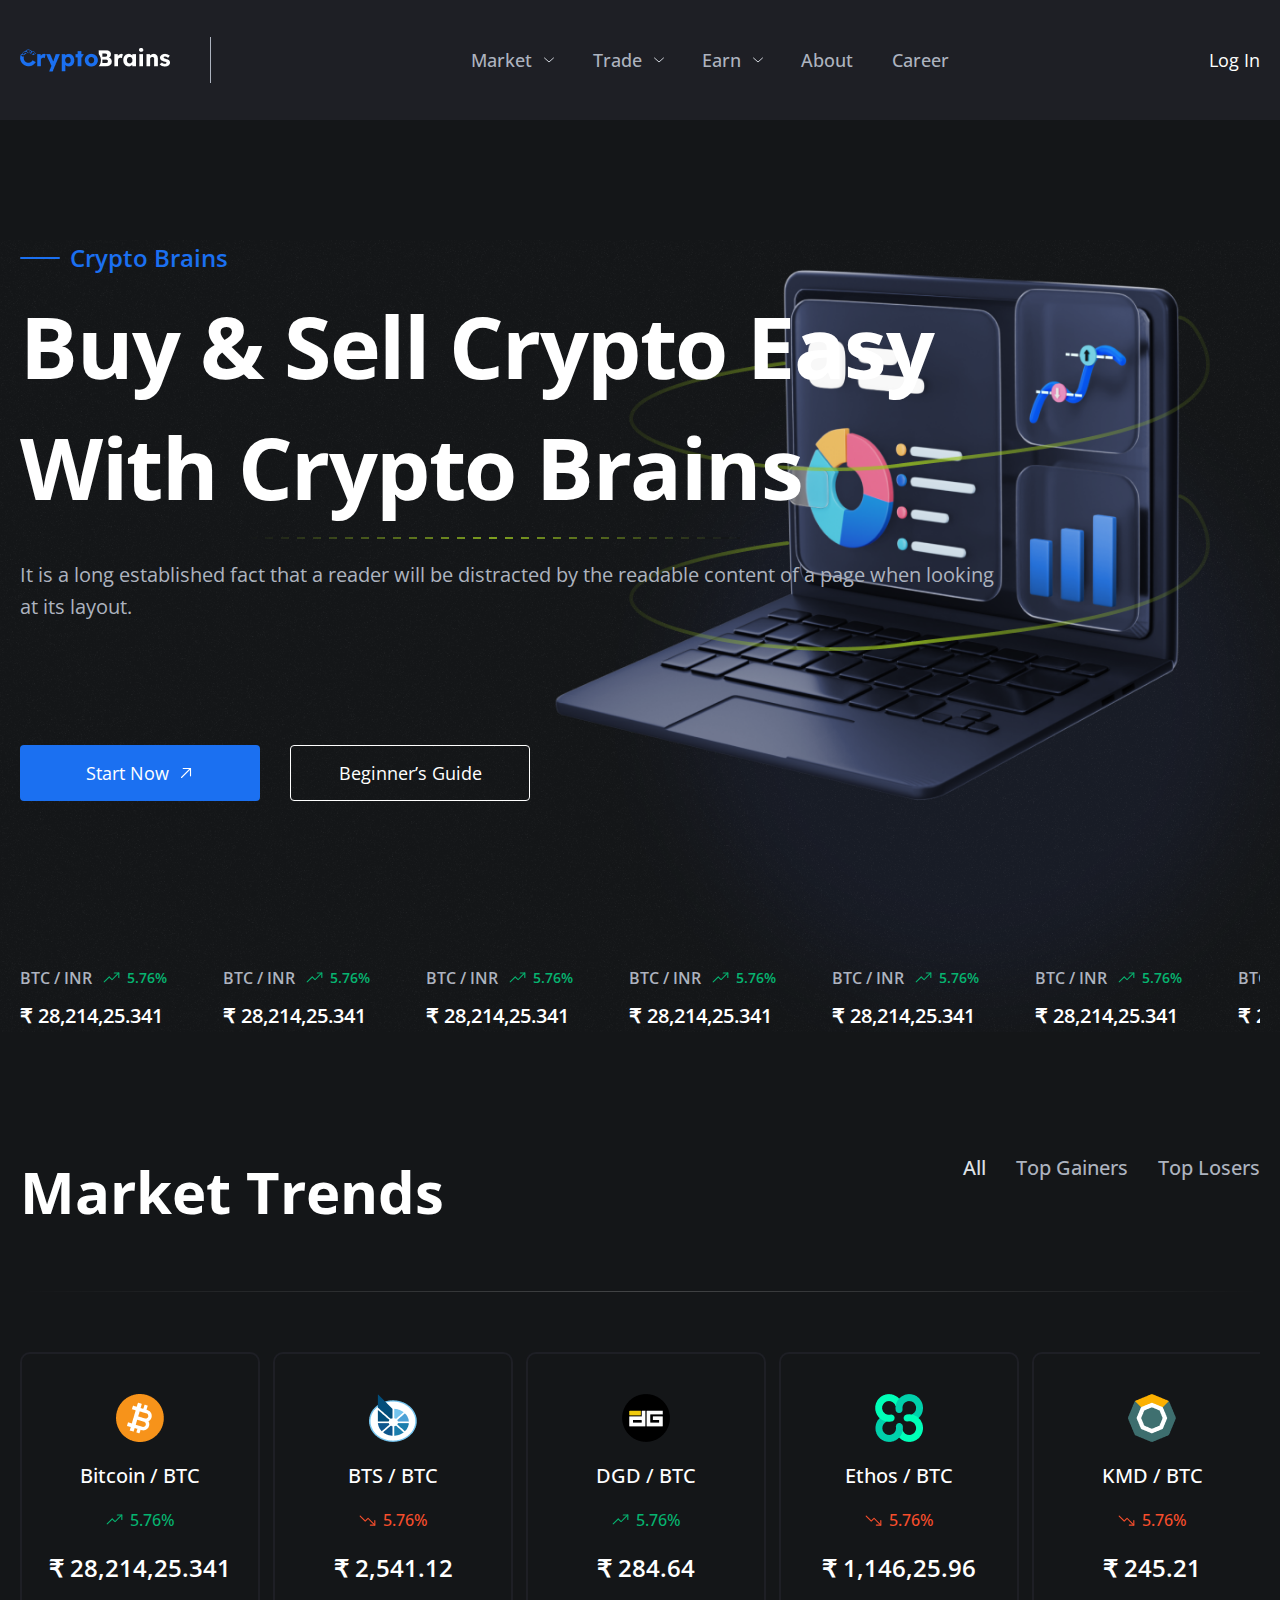
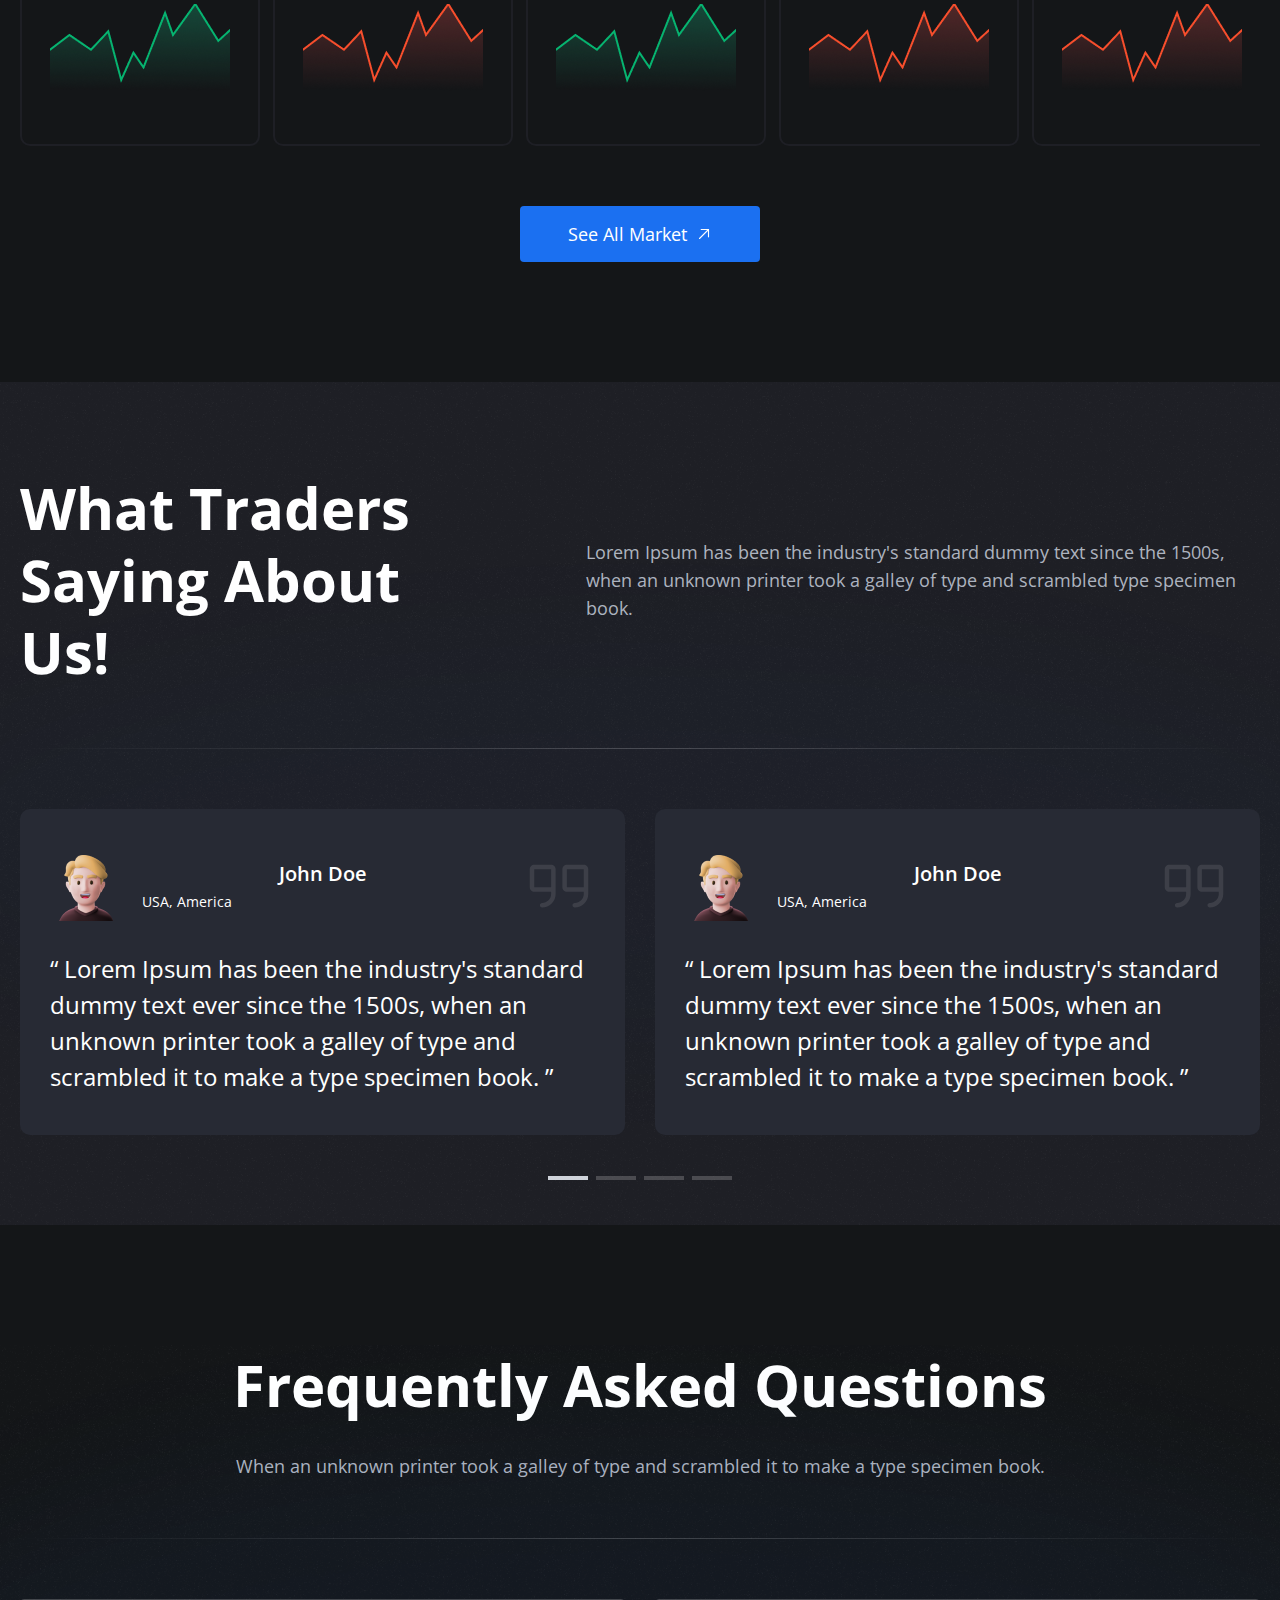
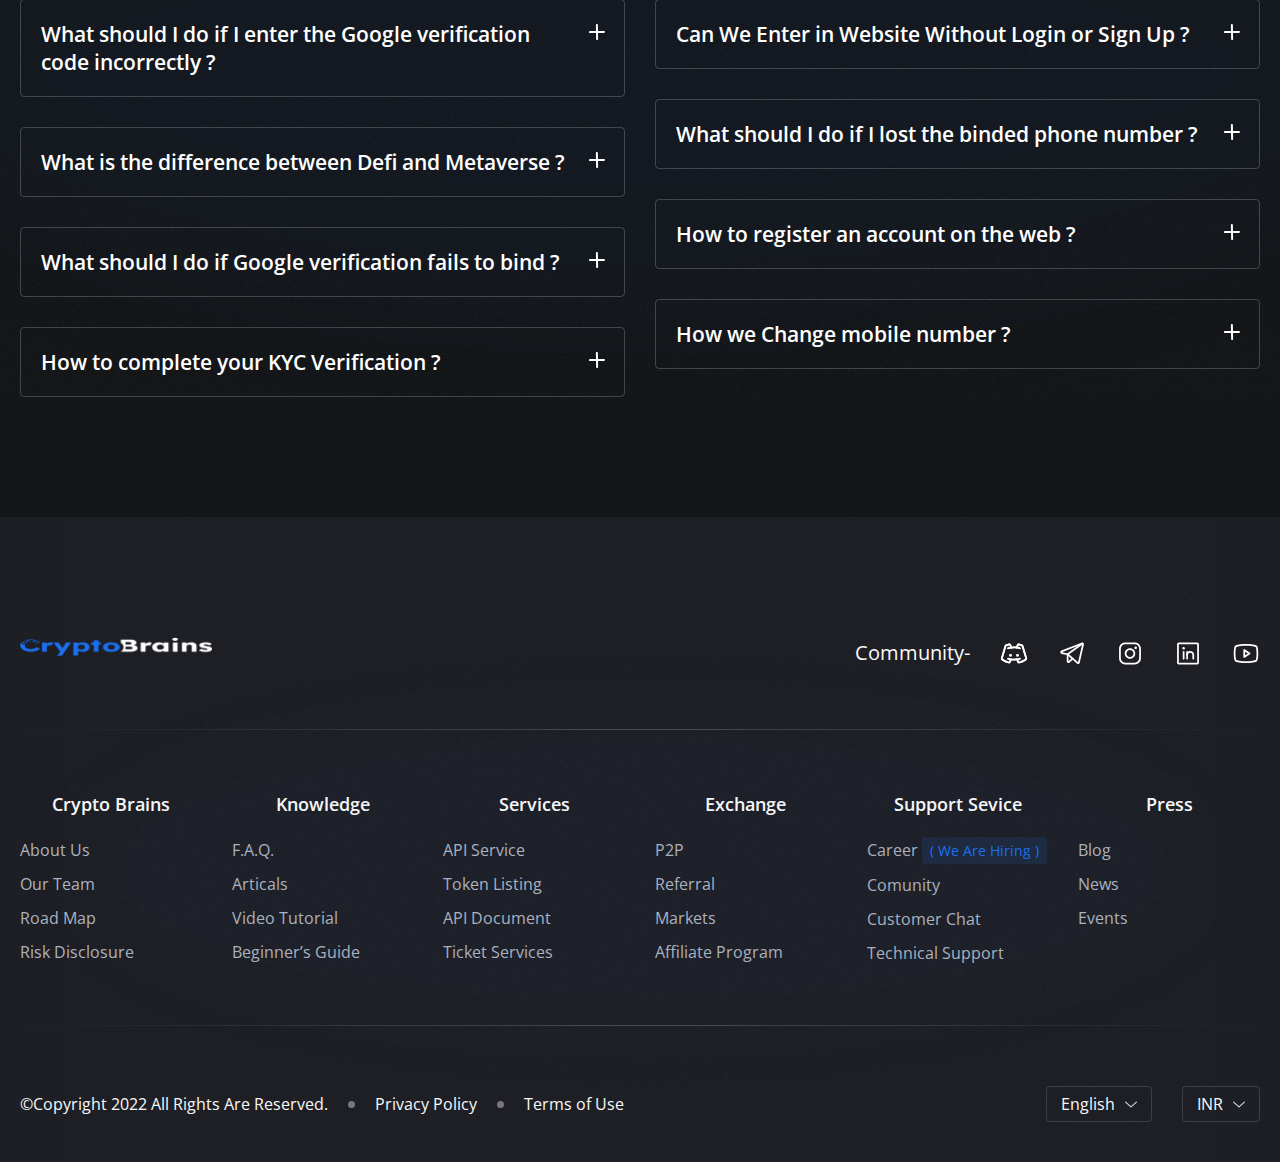
==== commit 9bf080cf: "footer&reviews adaptive" ====
--- a/index.html
+++ b/index.html
@@ -815,6 +815,14 @@
           el: ".swiper-pagination",
           clickable: true,
         },
+        breakpoints: {
+          768: {
+            slidesPerView: 2,
+          },
+          375: {
+            slidesPerView: 1,
+          },
+        },
       });
     </script>
 
--- a/assets/css/index.css
+++ b/assets/css/index.css
@@ -375,6 +375,11 @@
   padding: 120px 0 40px 0;
   background: var(--dark-blue);
 }
+@media (max-width: 768px) {
+  .footer {
+    padding: 40px 0;
+  }
+}
 .footer::before {
   content: "";
   width: 100%;
@@ -396,6 +401,14 @@
   display: flex;
   justify-content: space-between;
 }
+@media (max-width: 768px) {
+  .footer__logo {
+    justify-content: unset;
+    flex-direction: column;
+    align-items: center;
+    gap: 30px;
+  }
+}
 .footer__logo > img {
   width: 192px;
   height: 19px;
@@ -404,6 +417,12 @@
   display: flex;
   align-items: center;
   gap: 30px;
+}
+@media (max-width: 768px) {
+  .footer__community {
+    flex-wrap: wrap;
+    justify-content: center;
+  }
 }
 .footer__community > span {
   font-size: 20px;
@@ -413,6 +432,12 @@
 .footer__links {
   display: flex;
   gap: 30px;
+}
+@media (max-width: 768px) {
+  .footer__links {
+    flex-wrap: wrap;
+    text-align: center;
+  }
 }
 .footer__links-item {
   width: 100%;
@@ -443,10 +468,23 @@
   display: flex;
   justify-content: space-between;
 }
+@media (max-width: 768px) {
+  .footer__bottom {
+    justify-content: unset;
+    flex-direction: column;
+    gap: 20px;
+  }
+}
 .footer__bottom-copyright {
   display: flex;
   align-items: center;
   gap: 20px;
+}
+@media (max-width: 768px) {
+  .footer__bottom-copyright {
+    flex-wrap: wrap;
+    text-align: center;
+  }
 }
 .footer__bottom-copyright > span {
   font-size: 16px;
@@ -464,6 +502,11 @@
   display: flex;
   gap: 30px;
 }
+@media (max-width: 768px) {
+  .footer__bottom-langs {
+    flex-direction: column;
+  }
+}
 .footer__bottom-input {
   padding: 6px 14px;
   display: flex;
@@ -471,6 +514,12 @@
   gap: 10px;
   border: 1px solid rgba(255, 255, 255, 0.1450980392);
   border-radius: 4px;
+}
+@media (max-width: 768px) {
+  .footer__bottom-input {
+    width: 100%;
+    justify-content: space-between;
+  }
 }
 .footer__bottom-input > span {
   font-size: 16px;
@@ -489,6 +538,11 @@
   flex-direction: column;
   gap: 165px;
   position: relative;
+}
+@media (max-width: 768px) {
+  .banner {
+    gap: 40px;
+  }
 }
 .banner::before {
   content: "";
@@ -500,11 +554,32 @@
   background-image: url("../../../assets/img/banner_bg-noise.png");
   background-position: center;
   background-size: cover;
+  z-index: 0;
 }
 .banner__content {
   display: flex;
-  align-items: center;
-  gap: 10px;
+  position: relative;
+}
+@media screen and (max-width: 768px) {
+  .banner__content {
+    flex-direction: column-reverse;
+    align-items: center;
+  }
+}
+.banner__content img {
+  position: absolute;
+  right: 0;
+  top: 0;
+  width: 752px;
+  aspect-ratio: 1;
+  object-fit: cover;
+  z-index: 0;
+}
+@media screen and (max-width: 768px) {
+  .banner__content img {
+    position: unset;
+    width: 100%;
+  }
 }
 .banner__content-text {
   max-width: 981px;
@@ -512,11 +587,31 @@
   display: flex;
   flex-direction: column;
   gap: 10px;
+  z-index: 1;
+}
+@media screen and (max-width: 768px) {
+  .banner__content-text {
+    align-items: center;
+  }
 }
 .banner__content-buttons {
   margin-top: 112px;
   display: flex;
   gap: 30px;
+}
+@media screen and (max-width: 768px) {
+  .banner__content-buttons {
+    margin-top: 20px;
+    flex-direction: column;
+  }
+}
+@media screen and (max-width: 375px) {
+  .banner__content-buttons {
+    width: 100%;
+  }
+  .banner__content-buttons button {
+    width: 100%;
+  }
 }
 .banner__content-tag {
   display: flex;
@@ -526,6 +621,11 @@
   font-weight: 600;
   line-height: 36px;
   color: var(--primary-9);
+}
+@media screen and (max-width: 768px) {
+  .banner__content-tag {
+    font-size: 20px;
+  }
 }
 .banner__content-tag::before {
   content: "";
@@ -536,17 +636,39 @@
   border-radius: 2px;
   background-color: var(--primary-9);
 }
+@media screen and (max-width: 768px) {
+  .banner__content-tag::before {
+    width: 20px;
+  }
+}
 .banner__content-title {
   font-size: 86px;
   font-weight: 700;
   line-height: 120.67px;
   letter-spacing: -1.5px;
 }
+@media screen and (max-width: 768px) {
+  .banner__content-title {
+    text-align: center;
+    font-size: 42px;
+    line-height: unset;
+  }
+}
 .banner__content-desc {
   margin-top: 10px;
   font-size: 20px;
   line-height: 32px;
   color: var(--grey-6);
+}
+@media screen and (max-width: 768px) {
+  .banner__content-desc {
+    text-align: center;
+  }
+}
+@media screen and (max-width: 375px) {
+  .banner__content-desc {
+    font-size: 18px;
+  }
 }
 .banner__content-line {
   margin: 0 216px 0 149px;
@@ -556,13 +678,28 @@
   background-size: 16px 2px, 100% 2px;
   transform: translateX(80px);
 }
+@media screen and (max-width: 768px) {
+  .banner__content-line {
+    margin: 0 auto;
+    transform: unset;
+  }
+}
 .banner__market {
   display: flex;
   align-items: center;
+  overflow-x: auto;
+  z-index: 1;
+}
+@media screen and (max-width: 375px) {
+  .banner__market {
+    display: none;
+  }
+}
+.banner__market * {
+  white-space: nowrap;
 }
 .banner__market-item {
   width: 100%;
-  padding: 10px 20px;
   display: flex;
   flex-direction: column;
   gap: 10px;
@@ -570,6 +707,9 @@
   font-size: 20px;
   font-weight: 600;
   line-height: 32px;
+}
+.banner__market-item:not(:first-child) {
+  padding-left: 20px;
 }
 .banner__market-heading {
   display: flex;
@@ -719,12 +859,19 @@
   display: flex;
   flex-direction: column;
   gap: 60px;
-  padding: 90px 0;
+  padding-top: 90px !important;
+  padding-bottom: 90px !important;
 }
 .reviews__text {
   display: flex;
   align-items: center;
   gap: 120px;
+}
+@media (max-width: 768px) {
+  .reviews__text {
+    flex-direction: column;
+    gap: 70px;
+  }
 }
 .reviews__text-title {
   font-size: 58px;
@@ -751,6 +898,12 @@
   align-items: center;
   gap: 20px;
 }
+@media (max-width: 768px) {
+  .reviews__card-user {
+    flex-direction: column;
+    text-align: center;
+  }
+}
 .reviews__card-text {
   width: 100%;
   display: flex;
@@ -769,6 +922,20 @@
 .reviews__card-desc {
   font-size: 24px;
   line-height: 36px;
+}
+@media (max-width: 768px) {
+  .reviews__card-desc {
+    font-size: 18px;
+    text-align: center;
+  }
+}
+.reviews__card-icon {
+  display: block;
+}
+@media (max-width: 768px) {
+  .reviews__card-icon {
+    display: none;
+  }
 }
 .reviews__slider {
   position: relative;
@@ -840,6 +1007,12 @@
   background: transparent;
   width: 240px;
   border: 1px solid white;
+}
+@media screen and (max-width: 375px) {
+  .button--transparent {
+    background: white;
+    color: var(--primary-9);
+  }
 }
 
 h2 {
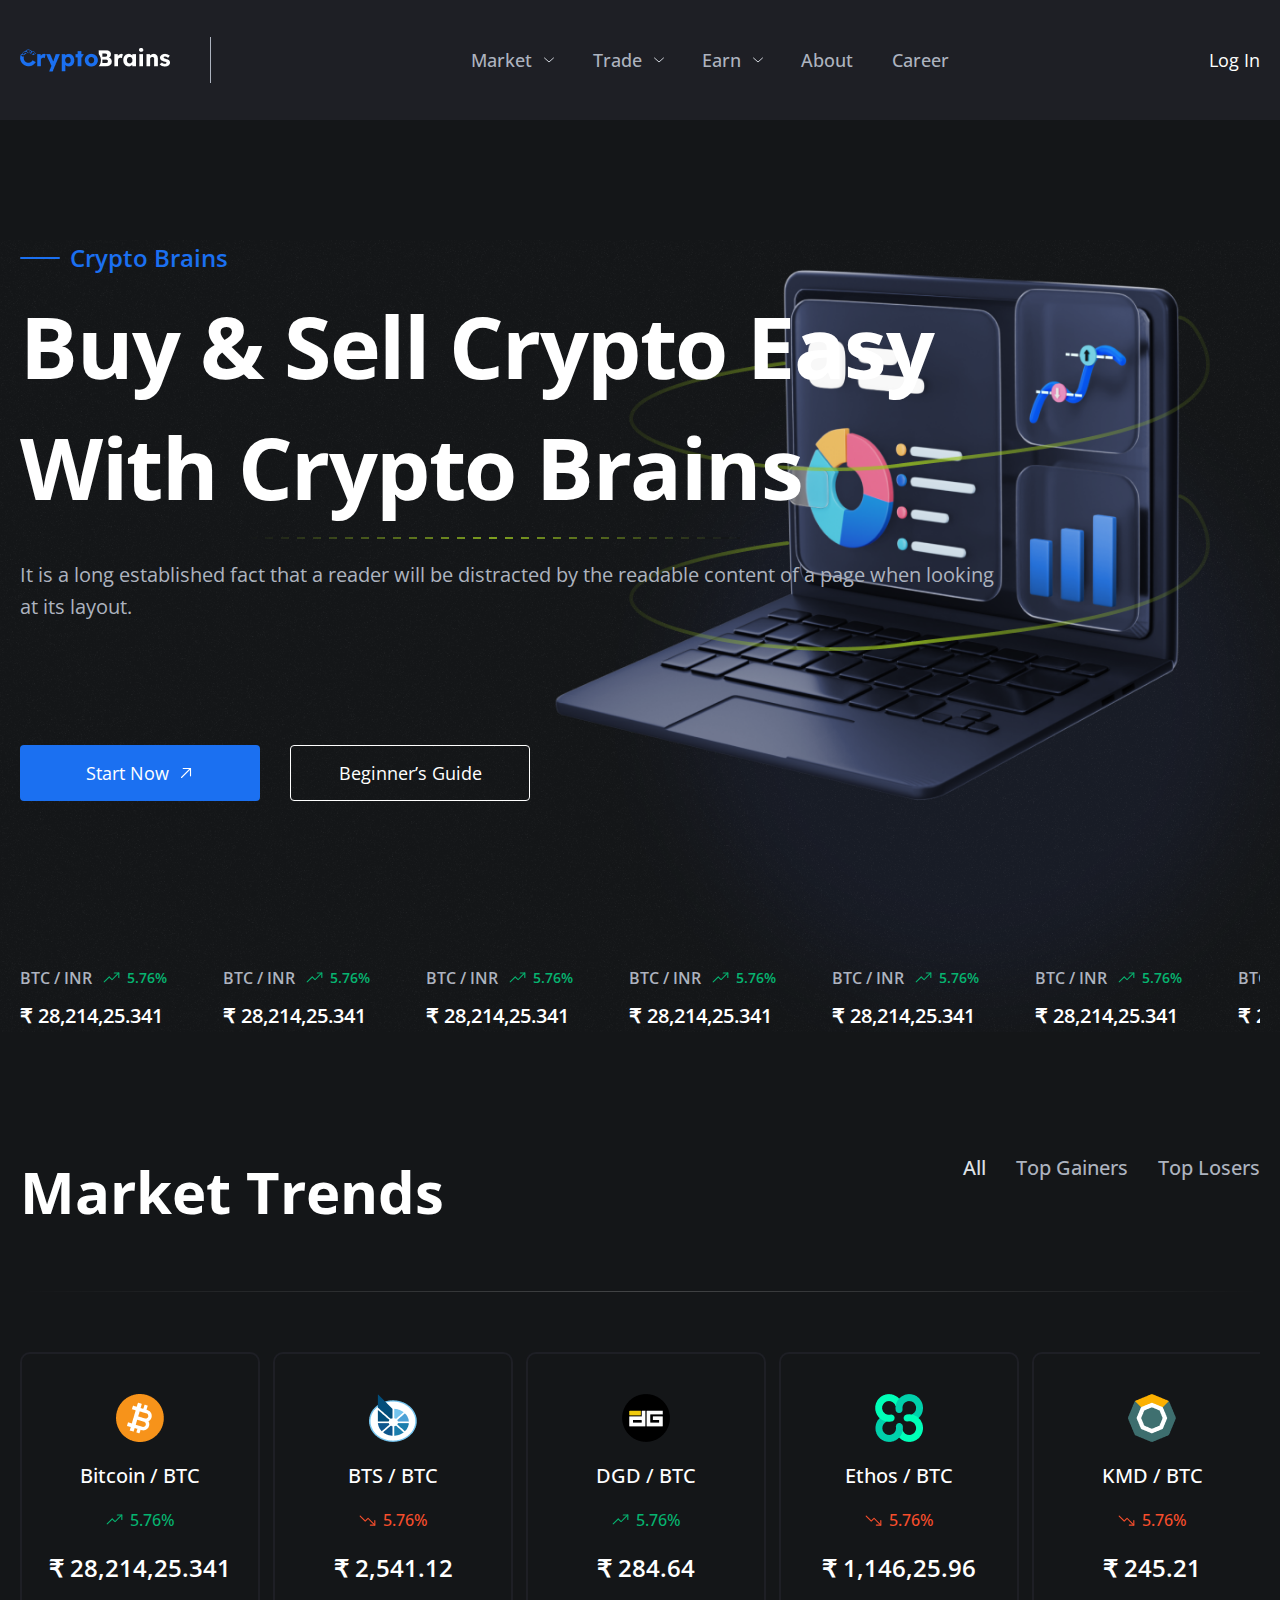
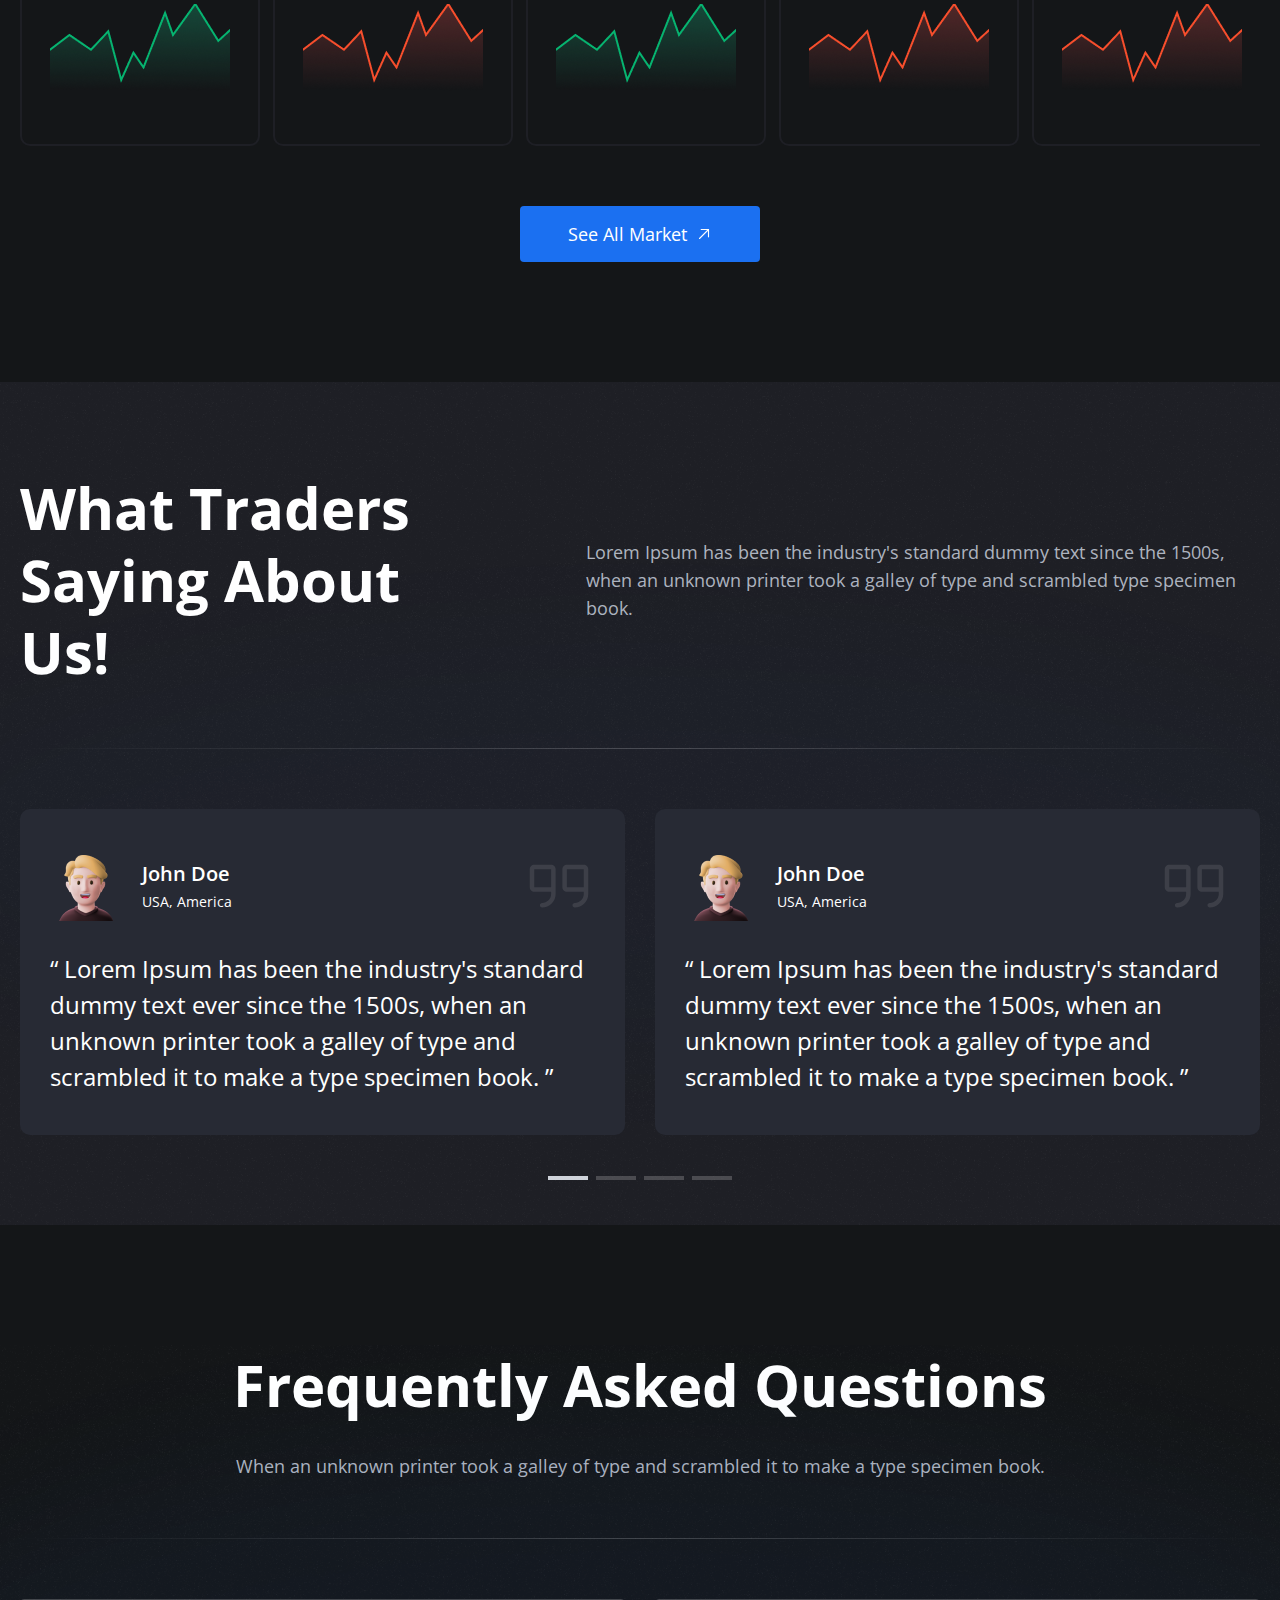
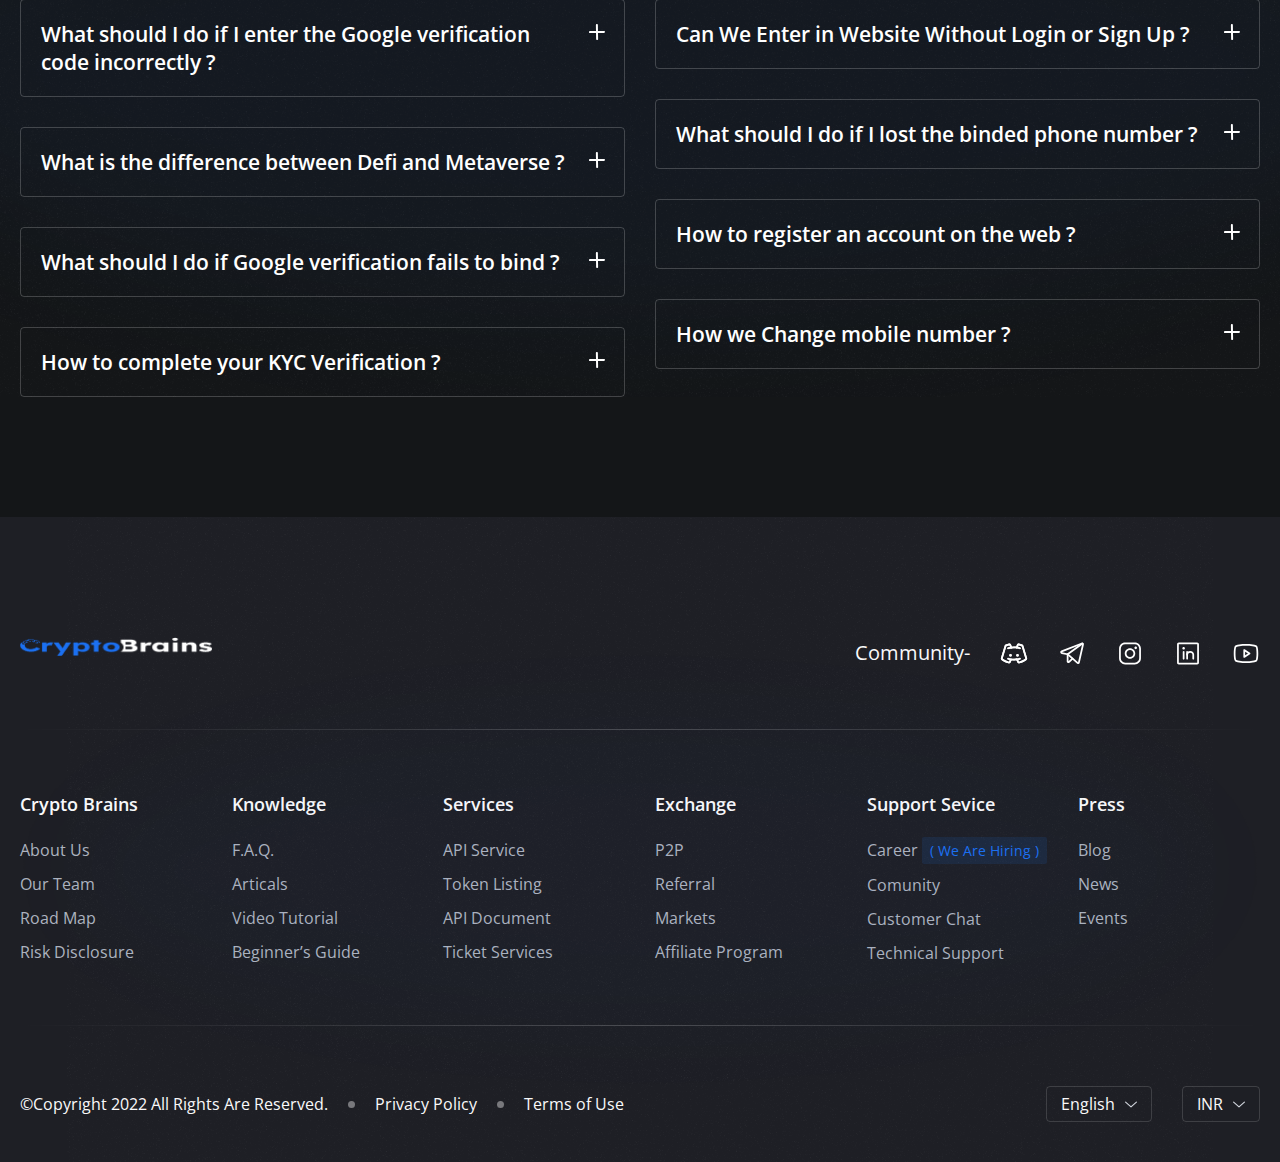
==== commit a0b7e5d7: "gfsgfs" ====
--- a/index.html
+++ b/index.html
@@ -3,8 +3,7 @@
   <head>
     <meta charset="UTF-8" />
     <meta name="viewport" content="width=device-width, initial-scale=1.0" />
-    <title>Document</title>
-    <script src="assets/js/app.js"></script>
+    <title>3 Работа</title>
     <link rel="stylesheet" href="assets/css/index.css" />
     <link
       rel="stylesheet"
@@ -38,7 +37,27 @@
           </ul>
           <div class="header__end">
             <button class="header__logIn" id="loginBtn">Log In</button>
-            <img class="header__menuIcon" src="/assets/icons/Menu.svg" alt="" />
+
+            <div class="burger-menu">
+              <img
+                class="header__menuIcon"
+                src="/assets/icons/Menu.svg"
+                id="burgerIcon"
+              />
+              <ul class="menu" id="menu">
+                <li class="header__nav-item">
+                  <span>Market</span><img src="/assets/img/arrow.svg" alt="" />
+                </li>
+                <li class="header__nav-item">
+                  <span>Trade</span><img src="/assets/img/arrow.svg" alt="" />
+                </li>
+                <li class="header__nav-item">
+                  <span>Earn</span><img src="/assets/img/arrow.svg" alt="" />
+                </li>
+                <li class="header__nav-item"><span>About</span></li>
+                <li class="header__nav-item"><span>Career</span></li>
+              </ul>
+            </div>
           </div>
         </div>
       </header>
@@ -832,5 +851,7 @@
     <script src="assets/js/modal.js"></script>
     <!-- Табы -->
     <script src="assets/js/tabs.js"></script>
+    <!-- Бургер меню -->
+    <script src="assets/js/burger.js"></script>
   </body>
 </html>
--- a/assets/css/index.css
+++ b/assets/css/index.css
@@ -245,6 +245,7 @@
   .header__menuIcon {
     display: block;
     margin-top: 6px;
+    z-index: 99999;
   }
 }
 .header__end {
@@ -1018,7 +1019,6 @@
 h2 {
   font-size: 58px;
   font-weight: bold;
-  text-align: center;
 }
 @media screen and (max-width: 1024px) {
   h2 {
@@ -1164,4 +1164,51 @@
   width: 1px;
   background: white;
   opacity: 0.2;
+}
+
+.burger-menu {
+  display: none;
+  align-items: center;
+}
+@media screen and (max-width: 768px) {
+  .burger-menu {
+    display: flex;
+  }
+}
+
+.burger-icon {
+  width: 30px;
+  height: 20px;
+  cursor: pointer;
+  display: flex;
+  flex-direction: column;
+  justify-content: space-between;
+}
+
+.line {
+  width: 100%;
+  height: 3px;
+  background-color: #333;
+}
+
+.menu {
+  display: none;
+  list-style: none;
+  padding: 0;
+  margin: 0;
+}
+
+.menu.active {
+  display: flex;
+  flex-direction: column;
+  gap: 10px;
+  padding: 100px 20px 20px 0;
+  position: fixed;
+  width: 50%;
+  align-items: flex-end;
+  right: 0;
+  background: var(--bg);
+  top: 0;
+  height: 100dvh;
+  z-index: 999;
 }